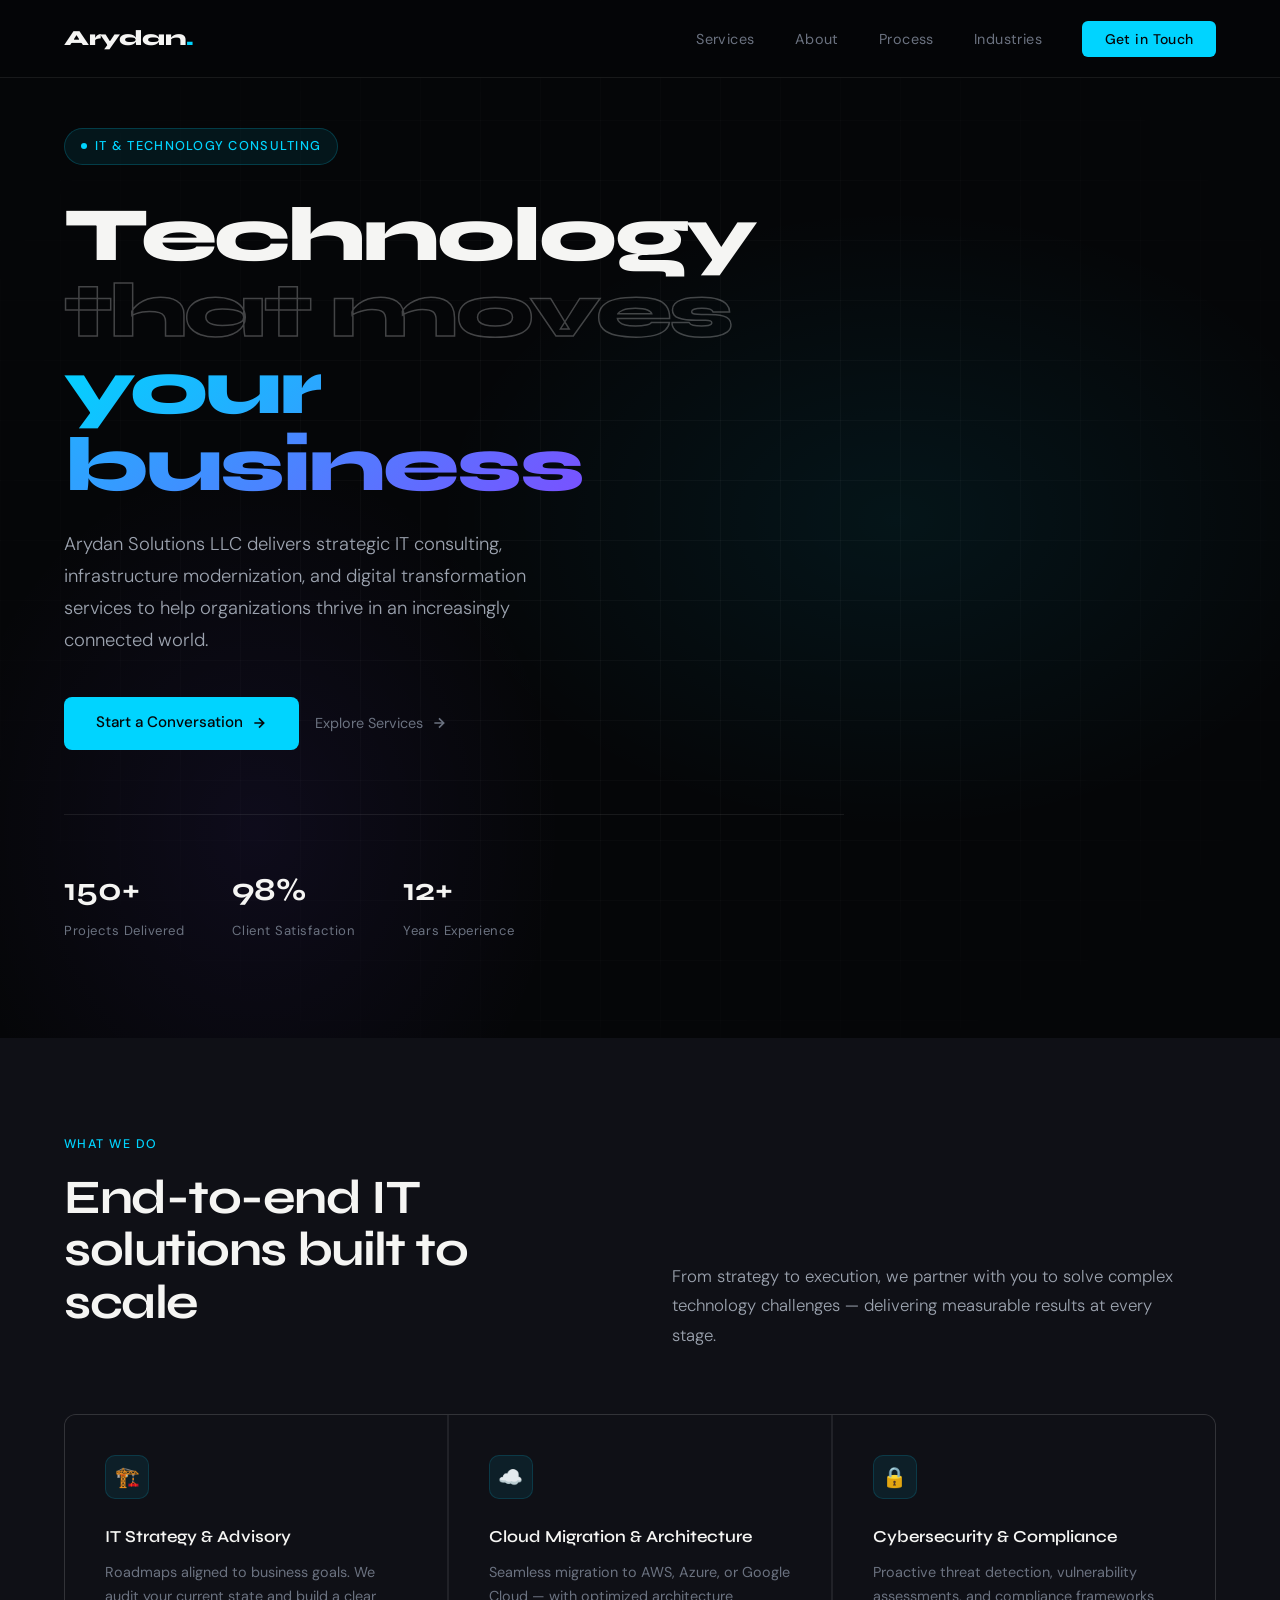
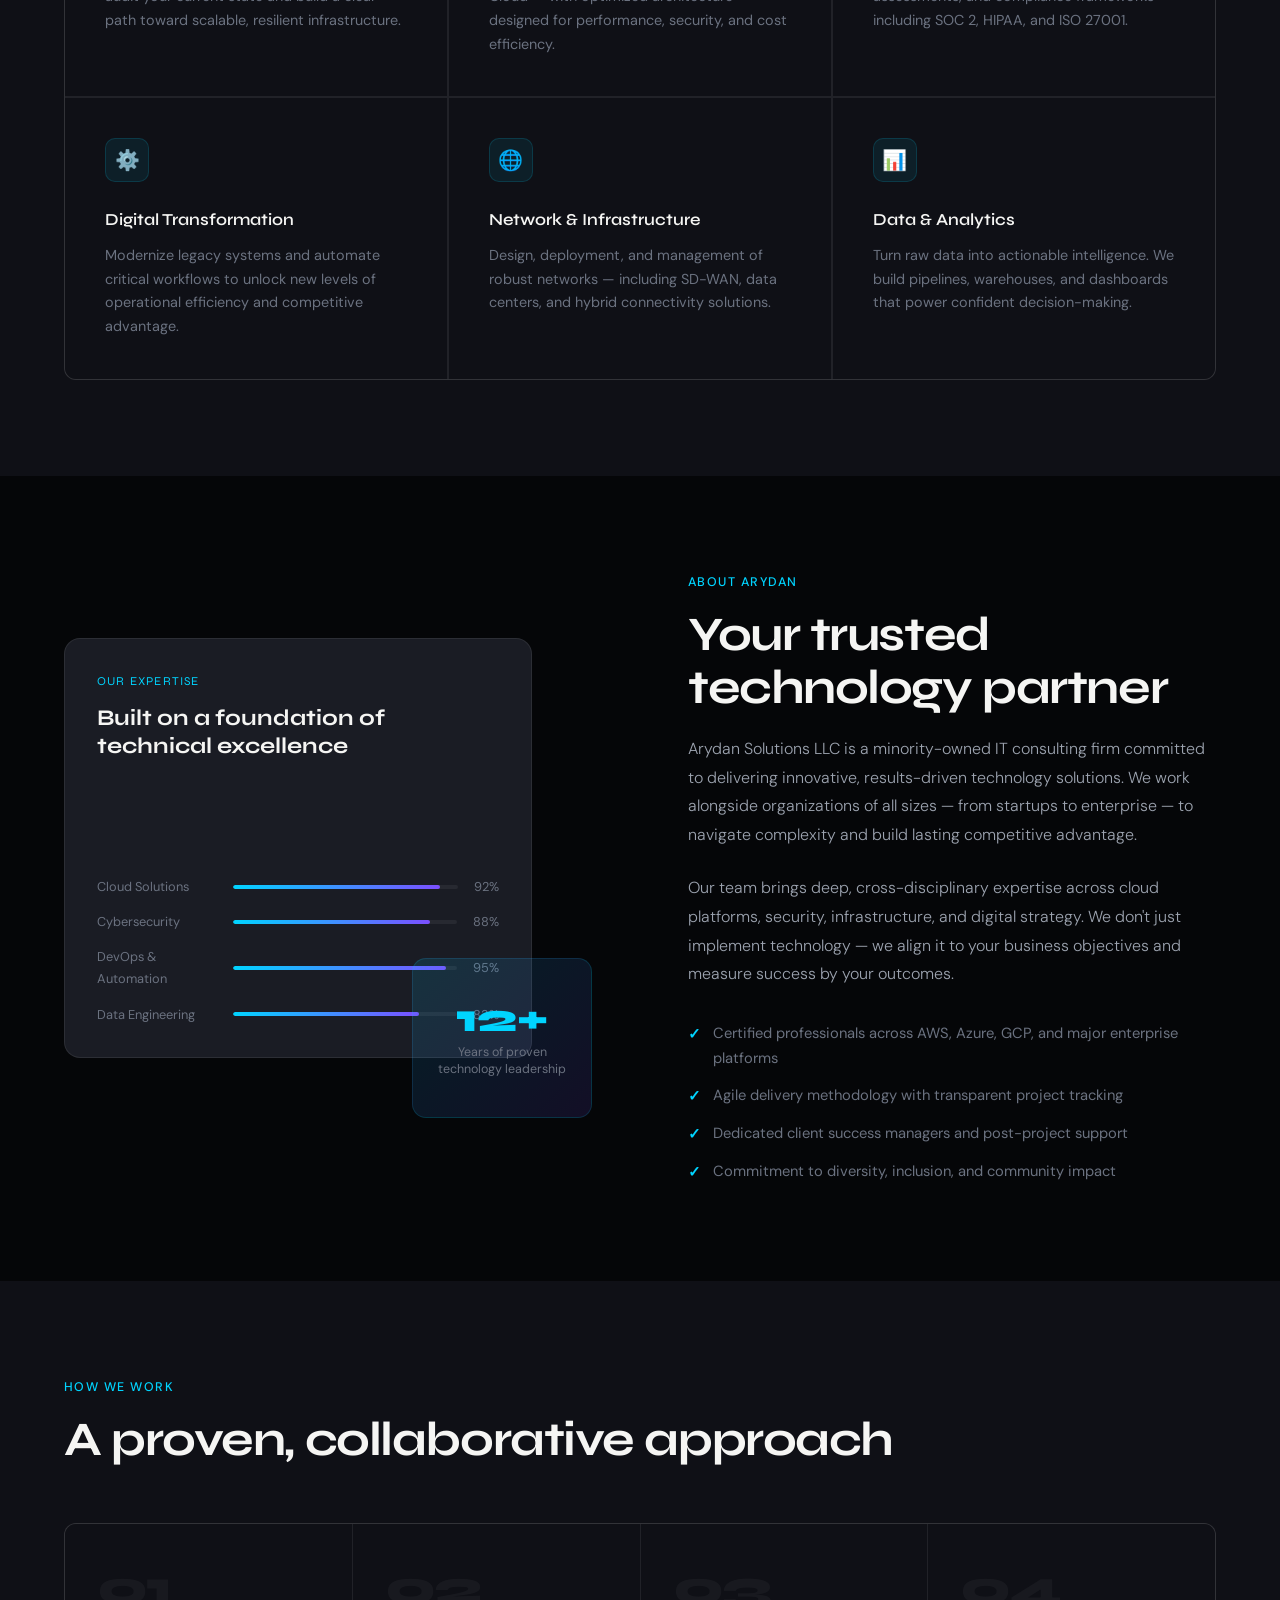
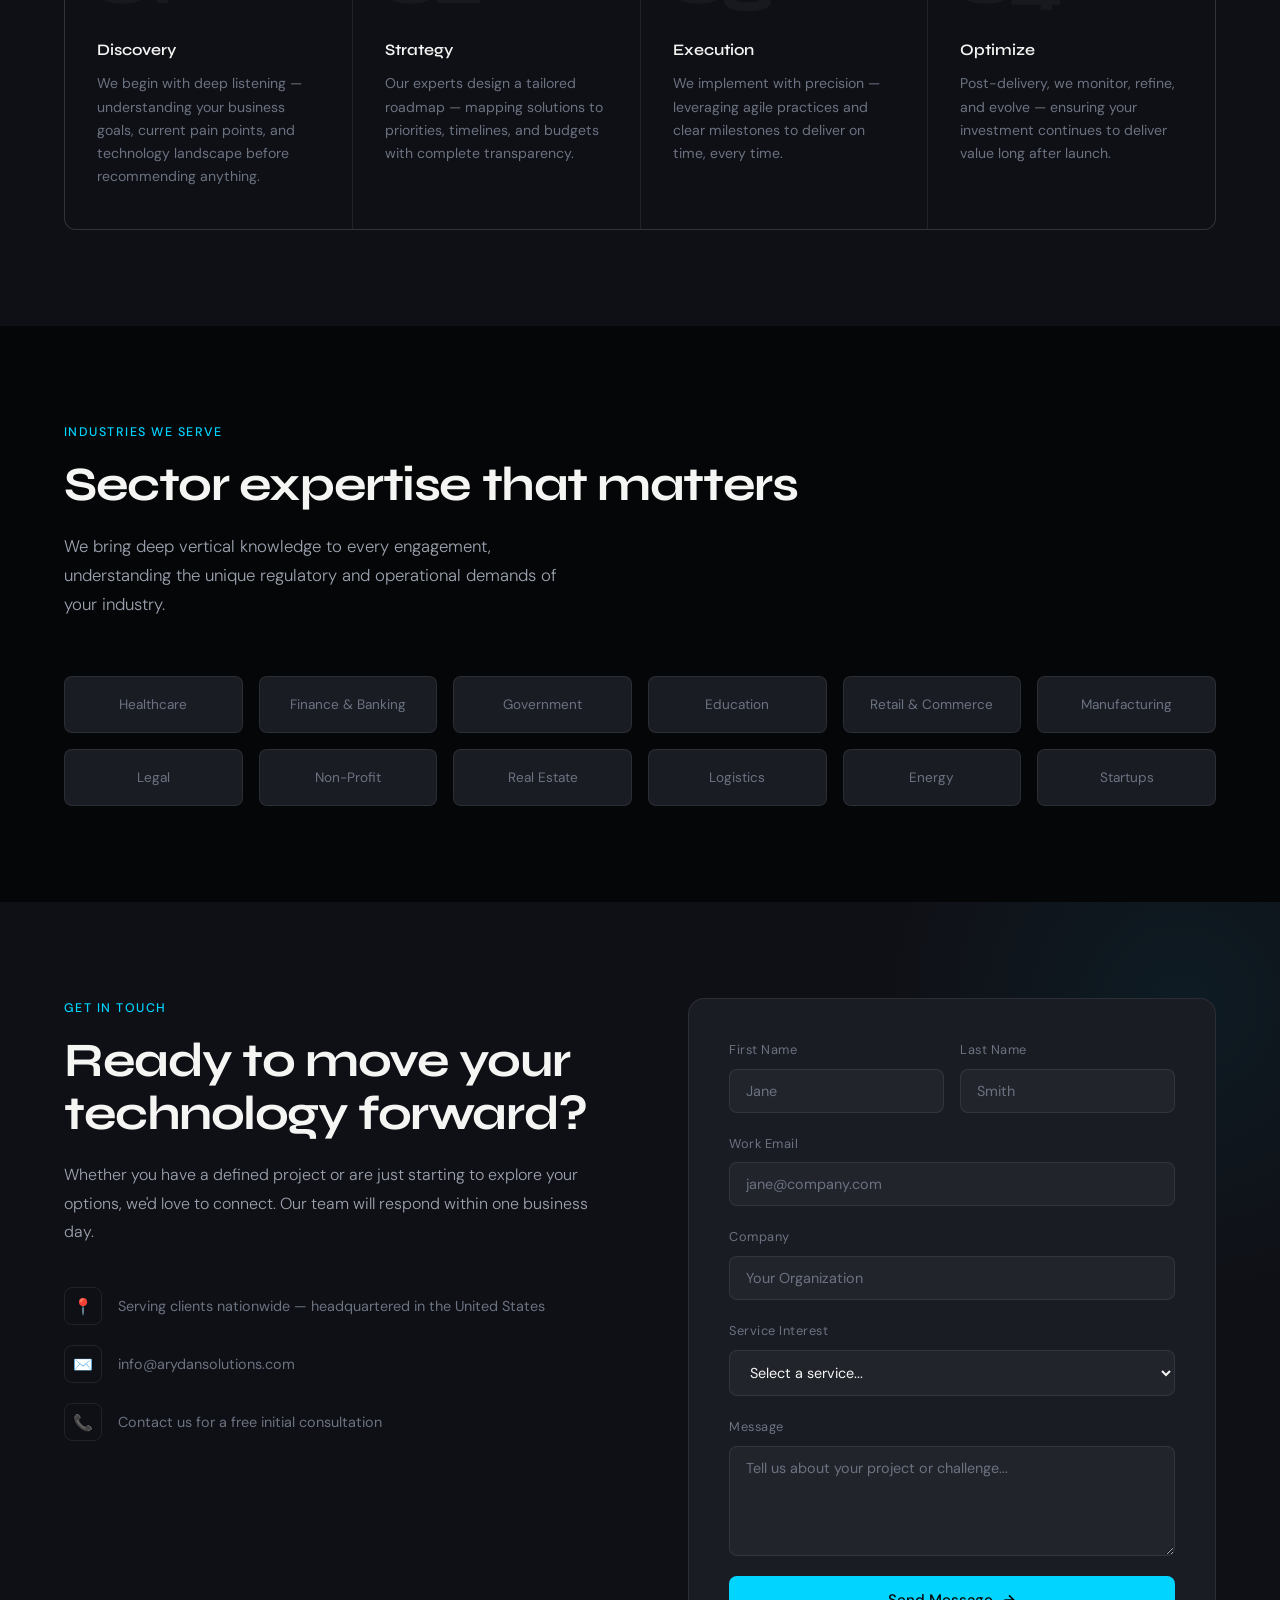
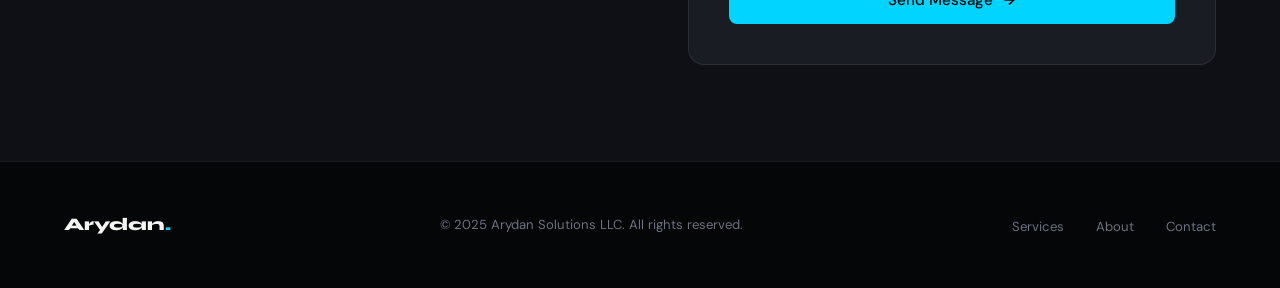
==== index.html @ 826125ad "Add files via upload" ====
<!DOCTYPE html>
<html lang="en">
<head>
<meta charset="UTF-8" />
<meta name="viewport" content="width=device-width, initial-scale=1.0" />
<title>Arydan Solutions LLC — IT & Technology Consulting</title>
<link rel="preconnect" href="https://fonts.googleapis.com" />
<link rel="preconnect" href="https://fonts.gstatic.com" crossorigin />
<link href="https://fonts.googleapis.com/css2?family=Syne:wght@400;600;700;800&family=DM+Sans:ital,opsz,wght@0,9..40,300;0,9..40,400;0,9..40,500;1,9..40,300&display=swap" rel="stylesheet" />
<style>
  *, *::before, *::after { box-sizing: border-box; margin: 0; padding: 0; }

  :root {
    --black: #050608;
    --white: #f5f5f3;
    --accent: #00d4ff;
    --accent2: #7b4fff;
    --mid: #1a1c24;
    --surface: #0f1016;
    --muted: #6b7280;
    --border: rgba(255,255,255,0.08);
    --font-display: 'Syne', sans-serif;
    --font-body: 'DM Sans', sans-serif;
  }

  html { scroll-behavior: smooth; }

  body {
    background: var(--black);
    color: var(--white);
    font-family: var(--font-body);
    font-size: 16px;
    line-height: 1.7;
    overflow-x: hidden;
  }

  /* NAV */
  nav {
    position: fixed;
    top: 0; left: 0; right: 0;
    z-index: 100;
    display: flex;
    align-items: center;
    justify-content: space-between;
    padding: 1.25rem 4rem;
    background: rgba(5,6,8,0.85);
    backdrop-filter: blur(16px);
    border-bottom: 1px solid var(--border);
  }

  .nav-logo {
    font-family: var(--font-display);
    font-size: 1.35rem;
    font-weight: 800;
    letter-spacing: -0.02em;
    color: var(--white);
    text-decoration: none;
  }
  .nav-logo span { color: var(--accent); }

  .nav-links {
    display: flex;
    gap: 2.5rem;
    list-style: none;
  }
  .nav-links a {
    color: var(--muted);
    text-decoration: none;
    font-size: 0.9rem;
    letter-spacing: 0.03em;
    transition: color 0.2s;
  }
  .nav-links a:hover { color: var(--white); }

  .nav-cta {
    background: var(--accent);
    color: var(--black) !important;
    padding: 0.55rem 1.4rem;
    border-radius: 6px;
    font-weight: 500;
    font-size: 0.875rem !important;
    transition: opacity 0.2s !important;
  }
  .nav-cta:hover { opacity: 0.85; color: var(--black) !important; }

  /* HERO */
  .hero {
    min-height: 100vh;
    display: flex;
    align-items: center;
    padding: 8rem 4rem 6rem;
    position: relative;
    overflow: hidden;
  }

  .hero-bg {
    position: absolute;
    inset: 0;
    z-index: 0;
    background:
      radial-gradient(ellipse 60% 50% at 70% 50%, rgba(0,212,255,0.07) 0%, transparent 60%),
      radial-gradient(ellipse 40% 60% at 20% 80%, rgba(123,79,255,0.08) 0%, transparent 60%);
  }

  .hero-grid {
    position: absolute;
    inset: 0;
    background-image:
      linear-gradient(rgba(255,255,255,0.03) 1px, transparent 1px),
      linear-gradient(90deg, rgba(255,255,255,0.03) 1px, transparent 1px);
    background-size: 60px 60px;
    mask-image: radial-gradient(ellipse 80% 80% at 50% 50%, black 20%, transparent 80%);
  }

  .hero-content {
    position: relative;
    z-index: 1;
    max-width: 780px;
  }

  .hero-badge {
    display: inline-flex;
    align-items: center;
    gap: 0.5rem;
    background: rgba(0,212,255,0.08);
    border: 1px solid rgba(0,212,255,0.2);
    color: var(--accent);
    font-size: 0.8rem;
    font-weight: 500;
    letter-spacing: 0.1em;
    text-transform: uppercase;
    padding: 0.4rem 1rem;
    border-radius: 100px;
    margin-bottom: 2rem;
  }

  .hero-badge::before {
    content: '';
    width: 6px; height: 6px;
    border-radius: 50%;
    background: var(--accent);
    animation: pulse 2s infinite;
  }

  @keyframes pulse {
    0%, 100% { opacity: 1; transform: scale(1); }
    50% { opacity: 0.5; transform: scale(0.8); }
  }

  h1 {
    font-family: var(--font-display);
    font-size: clamp(3rem, 6vw, 5.5rem);
    font-weight: 800;
    line-height: 1.0;
    letter-spacing: -0.03em;
    margin-bottom: 1.5rem;
    color: var(--white);
  }

  h1 .line-accent {
    color: transparent;
    -webkit-text-stroke: 1.5px rgba(255,255,255,0.25);
  }

  h1 .highlight {
    background: linear-gradient(135deg, var(--accent), var(--accent2));
    -webkit-background-clip: text;
    -webkit-text-fill-color: transparent;
    background-clip: text;
  }

  .hero-sub {
    font-size: 1.15rem;
    color: #9ca3af;
    max-width: 520px;
    line-height: 1.75;
    margin-bottom: 2.5rem;
    font-weight: 300;
  }

  .hero-actions {
    display: flex;
    gap: 1rem;
    align-items: center;
    flex-wrap: wrap;
  }

  .btn-primary {
    display: inline-flex;
    align-items: center;
    gap: 0.5rem;
    background: var(--accent);
    color: var(--black);
    font-family: var(--font-body);
    font-weight: 500;
    font-size: 0.95rem;
    padding: 0.85rem 2rem;
    border-radius: 8px;
    text-decoration: none;
    transition: transform 0.2s, box-shadow 0.2s;
  }
  .btn-primary:hover {
    transform: translateY(-1px);
    box-shadow: 0 8px 30px rgba(0,212,255,0.25);
  }

  .btn-ghost {
    display: inline-flex;
    align-items: center;
    gap: 0.5rem;
    color: var(--muted);
    font-size: 0.9rem;
    text-decoration: none;
    transition: color 0.2s;
  }
  .btn-ghost:hover { color: var(--white); }
  .btn-ghost svg { transition: transform 0.2s; }
  .btn-ghost:hover svg { transform: translateX(3px); }

  /* STATS */
  .stats {
    display: flex;
    gap: 3rem;
    margin-top: 4rem;
    padding-top: 3rem;
    border-top: 1px solid var(--border);
  }
  .stat-num {
    font-family: var(--font-display);
    font-size: 2rem;
    font-weight: 700;
    color: var(--white);
  }
  .stat-label {
    font-size: 0.82rem;
    color: var(--muted);
    letter-spacing: 0.04em;
    margin-top: 0.2rem;
  }

  /* SECTIONS */
  section { padding: 6rem 4rem; }

  .section-label {
    font-size: 0.78rem;
    letter-spacing: 0.12em;
    text-transform: uppercase;
    color: var(--accent);
    font-weight: 500;
    margin-bottom: 1rem;
  }

  h2 {
    font-family: var(--font-display);
    font-size: clamp(2rem, 4vw, 3rem);
    font-weight: 700;
    letter-spacing: -0.03em;
    line-height: 1.1;
    margin-bottom: 1.25rem;
    color: var(--white);
  }

  .section-intro {
    font-size: 1.05rem;
    color: #9ca3af;
    max-width: 520px;
    line-height: 1.75;
    font-weight: 300;
  }

  /* SERVICES */
  #services { background: var(--surface); }

  .services-header {
    display: grid;
    grid-template-columns: 1fr 1fr;
    gap: 4rem;
    align-items: end;
    margin-bottom: 4rem;
  }

  .services-grid {
    display: grid;
    grid-template-columns: repeat(3, 1fr);
    gap: 1.5px;
    background: var(--border);
    border: 1px solid var(--border);
    border-radius: 12px;
    overflow: hidden;
  }

  .service-card {
    background: var(--surface);
    padding: 2.5rem;
    transition: background 0.3s;
    position: relative;
    overflow: hidden;
  }

  .service-card::after {
    content: '';
    position: absolute;
    bottom: 0; left: 0; right: 0;
    height: 2px;
    background: linear-gradient(90deg, var(--accent), var(--accent2));
    transform: scaleX(0);
    transform-origin: left;
    transition: transform 0.4s;
  }
  .service-card:hover::after { transform: scaleX(1); }
  .service-card:hover { background: rgba(0,212,255,0.03); }

  .service-icon {
    width: 44px; height: 44px;
    background: rgba(0,212,255,0.08);
    border: 1px solid rgba(0,212,255,0.15);
    border-radius: 10px;
    display: flex;
    align-items: center;
    justify-content: center;
    margin-bottom: 1.5rem;
    font-size: 20px;
  }

  .service-title {
    font-family: var(--font-display);
    font-size: 1.05rem;
    font-weight: 600;
    color: var(--white);
    margin-bottom: 0.6rem;
  }

  .service-desc {
    font-size: 0.9rem;
    color: var(--muted);
    line-height: 1.65;
  }

  /* ABOUT */
  .about-grid {
    display: grid;
    grid-template-columns: 1fr 1fr;
    gap: 6rem;
    align-items: center;
  }

  .about-visual {
    position: relative;
    height: 480px;
  }

  .about-card-main {
    position: absolute;
    top: 0; left: 0; right: 60px;
    bottom: 60px;
    background: var(--mid);
    border: 1px solid var(--border);
    border-radius: 16px;
    overflow: hidden;
    display: flex;
    flex-direction: column;
    padding: 2rem;
  }

  .about-card-main-label {
    font-family: var(--font-display);
    font-size: 0.75rem;
    letter-spacing: 0.1em;
    text-transform: uppercase;
    color: var(--accent);
    margin-bottom: 0.75rem;
  }

  .about-card-main-title {
    font-family: var(--font-display);
    font-size: 1.4rem;
    font-weight: 700;
    color: var(--white);
    line-height: 1.25;
  }

  .about-bars {
    margin-top: auto;
    display: flex;
    flex-direction: column;
    gap: 0.85rem;
  }

  .bar-row {
    display: flex;
    align-items: center;
    gap: 1rem;
    font-size: 0.8rem;
    color: var(--muted);
  }
  .bar-label { width: 120px; flex-shrink: 0; }
  .bar-track {
    flex: 1;
    height: 4px;
    background: rgba(255,255,255,0.06);
    border-radius: 2px;
    overflow: hidden;
  }
  .bar-fill {
    height: 100%;
    border-radius: 2px;
    background: linear-gradient(90deg, var(--accent), var(--accent2));
    animation: grow 1.5s ease forwards;
    transform-origin: left;
  }
  @keyframes grow { from { transform: scaleX(0); } to { transform: scaleX(1); } }

  .about-card-badge {
    position: absolute;
    right: 0; bottom: 0;
    width: 180px; height: 160px;
    background: linear-gradient(135deg, rgba(0,212,255,0.12), rgba(123,79,255,0.12));
    border: 1px solid rgba(0,212,255,0.15);
    border-radius: 14px;
    display: flex;
    flex-direction: column;
    align-items: center;
    justify-content: center;
    text-align: center;
    gap: 0.4rem;
    padding: 1.5rem;
  }

  .badge-num {
    font-family: var(--font-display);
    font-size: 2.5rem;
    font-weight: 800;
    color: var(--accent);
    line-height: 1;
  }

  .badge-label {
    font-size: 0.78rem;
    color: var(--muted);
    line-height: 1.4;
  }

  .about-text { }
  .about-text p {
    color: #9ca3af;
    font-weight: 300;
    margin-bottom: 1.5rem;
    line-height: 1.8;
  }

  .check-list {
    list-style: none;
    display: flex;
    flex-direction: column;
    gap: 0.75rem;
    margin-top: 2rem;
  }
  .check-list li {
    display: flex;
    align-items: flex-start;
    gap: 0.75rem;
    font-size: 0.92rem;
    color: var(--muted);
  }
  .check-list li::before {
    content: '✓';
    color: var(--accent);
    font-weight: 700;
    margin-top: 0.05rem;
    flex-shrink: 0;
  }

  /* PROCESS */
  #process { background: var(--surface); }

  .process-grid {
    display: grid;
    grid-template-columns: repeat(4, 1fr);
    gap: 1px;
    background: var(--border);
    border: 1px solid var(--border);
    border-radius: 12px;
    overflow: hidden;
    margin-top: 3.5rem;
  }

  .process-step {
    background: var(--surface);
    padding: 2.5rem 2rem;
    position: relative;
  }

  .step-num {
    font-family: var(--font-display);
    font-size: 3rem;
    font-weight: 800;
    color: rgba(255,255,255,0.04);
    line-height: 1;
    margin-bottom: 1.5rem;
    letter-spacing: -0.04em;
  }

  .step-title {
    font-family: var(--font-display);
    font-size: 1rem;
    font-weight: 600;
    color: var(--white);
    margin-bottom: 0.6rem;
  }

  .step-desc {
    font-size: 0.88rem;
    color: var(--muted);
    line-height: 1.65;
  }

  /* INDUSTRIES */
  .industries-grid {
    display: grid;
    grid-template-columns: repeat(6, 1fr);
    gap: 1rem;
    margin-top: 3.5rem;
  }

  .industry-tag {
    background: var(--mid);
    border: 1px solid var(--border);
    border-radius: 8px;
    padding: 1rem 1.25rem;
    font-size: 0.85rem;
    color: var(--muted);
    text-align: center;
    transition: all 0.2s;
  }
  .industry-tag:hover {
    border-color: rgba(0,212,255,0.3);
    color: var(--white);
    background: rgba(0,212,255,0.04);
  }

  /* CONTACT */
  #contact {
    background: var(--surface);
    position: relative;
    overflow: hidden;
  }

  #contact .bg-glow {
    position: absolute;
    width: 600px; height: 600px;
    border-radius: 50%;
    background: radial-gradient(circle, rgba(0,212,255,0.06), transparent 70%);
    top: -200px; right: -200px;
    pointer-events: none;
  }

  .contact-grid {
    display: grid;
    grid-template-columns: 1fr 1fr;
    gap: 6rem;
    align-items: start;
    position: relative;
    z-index: 1;
  }

  .contact-info { }
  .contact-info h2 { margin-bottom: 1.25rem; }
  .contact-info p {
    color: #9ca3af;
    font-weight: 300;
    margin-bottom: 2.5rem;
    line-height: 1.8;
  }

  .contact-detail {
    display: flex;
    flex-direction: column;
    gap: 1.25rem;
  }

  .contact-item {
    display: flex;
    align-items: center;
    gap: 1rem;
    font-size: 0.9rem;
    color: var(--muted);
  }

  .contact-item-icon {
    width: 38px; height: 38px;
    border-radius: 8px;
    border: 1px solid var(--border);
    display: flex;
    align-items: center;
    justify-content: center;
    flex-shrink: 0;
    font-size: 16px;
  }

  .contact-form {
    background: var(--mid);
    border: 1px solid var(--border);
    border-radius: 16px;
    padding: 2.5rem;
    display: flex;
    flex-direction: column;
    gap: 1.25rem;
  }

  .form-row {
    display: grid;
    grid-template-columns: 1fr 1fr;
    gap: 1rem;
  }

  .form-group {
    display: flex;
    flex-direction: column;
    gap: 0.5rem;
  }

  label {
    font-size: 0.8rem;
    color: var(--muted);
    letter-spacing: 0.04em;
  }

  input, select, textarea {
    background: rgba(255,255,255,0.04);
    border: 1px solid var(--border);
    border-radius: 8px;
    color: var(--white);
    font-family: var(--font-body);
    font-size: 0.9rem;
    padding: 0.75rem 1rem;
    outline: none;
    transition: border-color 0.2s;
    width: 100%;
  }
  input::placeholder, textarea::placeholder { color: var(--muted); }
  input:focus, select:focus, textarea:focus {
    border-color: rgba(0,212,255,0.4);
  }
  select option { background: var(--black); color: var(--white); }
  textarea { resize: vertical; min-height: 110px; }

  .btn-submit {
    background: var(--accent);
    color: var(--black);
    border: none;
    border-radius: 8px;
    padding: 0.9rem 2rem;
    font-family: var(--font-body);
    font-size: 0.95rem;
    font-weight: 500;
    cursor: pointer;
    transition: transform 0.2s, box-shadow 0.2s;
    display: flex;
    align-items: center;
    justify-content: center;
    gap: 0.5rem;
  }
  .btn-submit:hover {
    transform: translateY(-1px);
    box-shadow: 0 8px 30px rgba(0,212,255,0.3);
  }

  /* FOOTER */
  footer {
    background: var(--black);
    border-top: 1px solid var(--border);
    padding: 3rem 4rem;
    display: flex;
    align-items: center;
    justify-content: space-between;
  }

  .footer-logo {
    font-family: var(--font-display);
    font-size: 1.1rem;
    font-weight: 800;
    color: var(--white);
  }
  .footer-logo span { color: var(--accent); }

  .footer-copy {
    font-size: 0.82rem;
    color: var(--muted);
  }

  .footer-links {
    display: flex;
    gap: 2rem;
    list-style: none;
  }
  .footer-links a {
    font-size: 0.82rem;
    color: var(--muted);
    text-decoration: none;
    transition: color 0.2s;
  }
  .footer-links a:hover { color: var(--white); }

  /* Animations */
  .fade-in {
    opacity: 0;
    transform: translateY(20px);
    animation: fadeUp 0.7s ease forwards;
  }
  .fade-in-1 { animation-delay: 0.1s; }
  .fade-in-2 { animation-delay: 0.25s; }
  .fade-in-3 { animation-delay: 0.4s; }
  .fade-in-4 { animation-delay: 0.55s; }

  @keyframes fadeUp {
    to { opacity: 1; transform: translateY(0); }
  }

  @media (max-width: 900px) {
    nav { padding: 1rem 1.5rem; }
    .nav-links { display: none; }
    section { padding: 4rem 1.5rem; }
    .hero { padding: 7rem 1.5rem 4rem; }
    .services-header { grid-template-columns: 1fr; gap: 1.5rem; }
    .services-grid { grid-template-columns: 1fr; }
    .about-grid { grid-template-columns: 1fr; }
    .about-visual { height: 300px; margin-bottom: 2rem; }
    .process-grid { grid-template-columns: 1fr 1fr; }
    .industries-grid { grid-template-columns: repeat(3, 1fr); }
    .contact-grid { grid-template-columns: 1fr; gap: 2.5rem; }
    .form-row { grid-template-columns: 1fr; }
    footer { flex-direction: column; gap: 1.5rem; text-align: center; }
    .stats { flex-wrap: wrap; gap: 2rem; }
  }
</style>
</head>
<body>

<!-- NAV -->
<nav>
  <a href="#" class="nav-logo">Arydan<span>.</span></a>
  <ul class="nav-links">
    <li><a href="#services">Services</a></li>
    <li><a href="#about">About</a></li>
    <li><a href="#process">Process</a></li>
    <li><a href="#industries">Industries</a></li>
    <li><a href="#contact" class="nav-cta">Get in Touch</a></li>
  </ul>
</nav>

<!-- HERO -->
<section class="hero" id="home">
  <div class="hero-bg"></div>
  <div class="hero-grid"></div>
  <div class="hero-content">
    <div class="hero-badge fade-in fade-in-1">IT & Technology Consulting</div>
    <h1 class="fade-in fade-in-2">
      Technology<br/>
      <span class="line-accent">that moves</span><br/>
      <span class="highlight">your business</span>
    </h1>
    <p class="hero-sub fade-in fade-in-3">
      Arydan Solutions LLC delivers strategic IT consulting, infrastructure modernization, and digital transformation services to help organizations thrive in an increasingly connected world.
    </p>
    <div class="hero-actions fade-in fade-in-4">
      <a href="#contact" class="btn-primary">
        Start a Conversation
        <svg width="16" height="16" fill="none" viewBox="0 0 24 24" stroke="currentColor" stroke-width="2.5"><path d="M5 12h14M12 5l7 7-7 7"/></svg>
      </a>
      <a href="#services" class="btn-ghost">
        Explore Services
        <svg width="16" height="16" fill="none" viewBox="0 0 24 24" stroke="currentColor" stroke-width="2.5"><path d="M5 12h14M12 5l7 7-7 7"/></svg>
      </a>
    </div>
    <div class="stats fade-in fade-in-4">
      <div>
        <div class="stat-num">150+</div>
        <div class="stat-label">Projects Delivered</div>
      </div>
      <div>
        <div class="stat-num">98%</div>
        <div class="stat-label">Client Satisfaction</div>
      </div>
      <div>
        <div class="stat-num">12+</div>
        <div class="stat-label">Years Experience</div>
      </div>
    </div>
  </div>
</section>

<!-- SERVICES -->
<section id="services">
  <div class="services-header">
    <div>
      <div class="section-label">What We Do</div>
      <h2>End-to-end IT solutions built to scale</h2>
    </div>
    <p class="section-intro">From strategy to execution, we partner with you to solve complex technology challenges — delivering measurable results at every stage.</p>
  </div>

  <div class="services-grid">
    <div class="service-card">
      <div class="service-icon">🏗️</div>
      <div class="service-title">IT Strategy & Advisory</div>
      <p class="service-desc">Roadmaps aligned to business goals. We audit your current state and build a clear path toward scalable, resilient infrastructure.</p>
    </div>
    <div class="service-card">
      <div class="service-icon">☁️</div>
      <div class="service-title">Cloud Migration & Architecture</div>
      <p class="service-desc">Seamless migration to AWS, Azure, or Google Cloud — with optimized architecture designed for performance, security, and cost efficiency.</p>
    </div>
    <div class="service-card">
      <div class="service-icon">🔒</div>
      <div class="service-title">Cybersecurity & Compliance</div>
      <p class="service-desc">Proactive threat detection, vulnerability assessments, and compliance frameworks including SOC 2, HIPAA, and ISO 27001.</p>
    </div>
    <div class="service-card">
      <div class="service-icon">⚙️</div>
      <div class="service-title">Digital Transformation</div>
      <p class="service-desc">Modernize legacy systems and automate critical workflows to unlock new levels of operational efficiency and competitive advantage.</p>
    </div>
    <div class="service-card">
      <div class="service-icon">🌐</div>
      <div class="service-title">Network & Infrastructure</div>
      <p class="service-desc">Design, deployment, and management of robust networks — including SD-WAN, data centers, and hybrid connectivity solutions.</p>
    </div>
    <div class="service-card">
      <div class="service-icon">📊</div>
      <div class="service-title">Data & Analytics</div>
      <p class="service-desc">Turn raw data into actionable intelligence. We build pipelines, warehouses, and dashboards that power confident decision-making.</p>
    </div>
  </div>
</section>

<!-- ABOUT -->
<section id="about">
  <div class="about-grid">
    <div class="about-visual">
      <div class="about-card-main">
        <div class="about-card-main-label">Our Expertise</div>
        <div class="about-card-main-title">Built on a foundation of technical excellence</div>
        <div class="about-bars">
          <div class="bar-row">
            <span class="bar-label">Cloud Solutions</span>
            <div class="bar-track"><div class="bar-fill" style="animation-delay:0.2s; width:92%"></div></div>
            <span>92%</span>
          </div>
          <div class="bar-row">
            <span class="bar-label">Cybersecurity</span>
            <div class="bar-track"><div class="bar-fill" style="animation-delay:0.4s; width:88%"></div></div>
            <span>88%</span>
          </div>
          <div class="bar-row">
            <span class="bar-label">DevOps & Automation</span>
            <div class="bar-track"><div class="bar-fill" style="animation-delay:0.6s; width:95%"></div></div>
            <span>95%</span>
          </div>
          <div class="bar-row">
            <span class="bar-label">Data Engineering</span>
            <div class="bar-track"><div class="bar-fill" style="animation-delay:0.8s; width:83%"></div></div>
            <span>83%</span>
          </div>
        </div>
      </div>
      <div class="about-card-badge">
        <div class="badge-num">12+</div>
        <div class="badge-label">Years of proven technology leadership</div>
      </div>
    </div>
    <div class="about-text">
      <div class="section-label">About Arydan</div>
      <h2>Your trusted technology partner</h2>
      <p>Arydan Solutions LLC is a minority-owned IT consulting firm committed to delivering innovative, results-driven technology solutions. We work alongside organizations of all sizes — from startups to enterprise — to navigate complexity and build lasting competitive advantage.</p>
      <p>Our team brings deep, cross-disciplinary expertise across cloud platforms, security, infrastructure, and digital strategy. We don't just implement technology — we align it to your business objectives and measure success by your outcomes.</p>
      <ul class="check-list">
        <li>Certified professionals across AWS, Azure, GCP, and major enterprise platforms</li>
        <li>Agile delivery methodology with transparent project tracking</li>
        <li>Dedicated client success managers and post-project support</li>
        <li>Commitment to diversity, inclusion, and community impact</li>
      </ul>
    </div>
  </div>
</section>

<!-- PROCESS -->
<section id="process">
  <div class="section-label">How We Work</div>
  <h2>A proven, collaborative approach</h2>
  <div class="process-grid">
    <div class="process-step">
      <div class="step-num">01</div>
      <div class="step-title">Discovery</div>
      <p class="step-desc">We begin with deep listening — understanding your business goals, current pain points, and technology landscape before recommending anything.</p>
    </div>
    <div class="process-step">
      <div class="step-num">02</div>
      <div class="step-title">Strategy</div>
      <p class="step-desc">Our experts design a tailored roadmap — mapping solutions to priorities, timelines, and budgets with complete transparency.</p>
    </div>
    <div class="process-step">
      <div class="step-num">03</div>
      <div class="step-title">Execution</div>
      <p class="step-desc">We implement with precision — leveraging agile practices and clear milestones to deliver on time, every time.</p>
    </div>
    <div class="process-step">
      <div class="step-num">04</div>
      <div class="step-title">Optimize</div>
      <p class="step-desc">Post-delivery, we monitor, refine, and evolve — ensuring your investment continues to deliver value long after launch.</p>
    </div>
  </div>
</section>

<!-- INDUSTRIES -->
<section id="industries">
  <div class="section-label">Industries We Serve</div>
  <h2>Sector expertise that matters</h2>
  <p class="section-intro">We bring deep vertical knowledge to every engagement, understanding the unique regulatory and operational demands of your industry.</p>
  <div class="industries-grid">
    <div class="industry-tag">Healthcare</div>
    <div class="industry-tag">Finance & Banking</div>
    <div class="industry-tag">Government</div>
    <div class="industry-tag">Education</div>
    <div class="industry-tag">Retail & Commerce</div>
    <div class="industry-tag">Manufacturing</div>
    <div class="industry-tag">Legal</div>
    <div class="industry-tag">Non-Profit</div>
    <div class="industry-tag">Real Estate</div>
    <div class="industry-tag">Logistics</div>
    <div class="industry-tag">Energy</div>
    <div class="industry-tag">Startups</div>
  </div>
</section>

<!-- CONTACT -->
<section id="contact">
  <div class="bg-glow"></div>
  <div class="contact-grid">
    <div class="contact-info">
      <div class="section-label">Get in Touch</div>
      <h2>Ready to move your technology forward?</h2>
      <p>Whether you have a defined project or are just starting to explore your options, we'd love to connect. Our team will respond within one business day.</p>
      <div class="contact-detail">
        <div class="contact-item">
          <div class="contact-item-icon">📍</div>
          <div>Serving clients nationwide — headquartered in the United States</div>
        </div>
        <div class="contact-item">
          <div class="contact-item-icon">✉️</div>
          <div>info@arydansolutions.com</div>
        </div>
        <div class="contact-item">
          <div class="contact-item-icon">📞</div>
          <div>Contact us for a free initial consultation</div>
        </div>
      </div>
    </div>
    <form class="contact-form" onsubmit="handleSubmit(event)">
      <div class="form-row">
        <div class="form-group">
          <label>First Name</label>
          <input type="text" placeholder="Jane" />
        </div>
        <div class="form-group">
          <label>Last Name</label>
          <input type="text" placeholder="Smith" />
        </div>
      </div>
      <div class="form-group">
        <label>Work Email</label>
        <input type="email" placeholder="jane@company.com" />
      </div>
      <div class="form-group">
        <label>Company</label>
        <input type="text" placeholder="Your Organization" />
      </div>
      <div class="form-group">
        <label>Service Interest</label>
        <select>
          <option value="">Select a service...</option>
          <option>IT Strategy & Advisory</option>
          <option>Cloud Migration & Architecture</option>
          <option>Cybersecurity & Compliance</option>
          <option>Digital Transformation</option>
          <option>Network & Infrastructure</option>
          <option>Data & Analytics</option>
          <option>Other</option>
        </select>
      </div>
      <div class="form-group">
        <label>Message</label>
        <textarea placeholder="Tell us about your project or challenge..."></textarea>
      </div>
      <button type="submit" class="btn-submit">
        Send Message
        <svg width="16" height="16" fill="none" viewBox="0 0 24 24" stroke="currentColor" stroke-width="2.5"><path d="M5 12h14M12 5l7 7-7 7"/></svg>
      </button>
    </form>
  </div>
</section>

<!-- FOOTER -->
<footer>
  <div class="footer-logo">Arydan<span>.</span></div>
  <div class="footer-copy">© 2025 Arydan Solutions LLC. All rights reserved.</div>
  <ul class="footer-links">
    <li><a href="#services">Services</a></li>
    <li><a href="#about">About</a></li>
    <li><a href="#contact">Contact</a></li>
  </ul>
</footer>

<script>
  function handleSubmit(e) {
    e.preventDefault();
    const btn = e.target.querySelector('.btn-submit');
    btn.textContent = 'Message Sent ✓';
    btn.style.background = '#1dbc7a';
    btn.disabled = true;
  }

  const observer = new IntersectionObserver((entries) => {
    entries.forEach(entry => {
      if (entry.isIntersecting) {
        entry.target.style.opacity = '1';
        entry.target.style.transform = 'translateY(0)';
      }
    });
  }, { threshold: 0.1 });

  document.querySelectorAll('.service-card, .process-step, .industry-tag, .about-visual, .about-text').forEach(el => {
    el.style.opacity = '0';
    el.style.transform = 'translateY(24px)';
    el.style.transition = 'opacity 0.6s ease, transform 0.6s ease';
    observer.observe(el);
  });
</script>
</body>
</html>
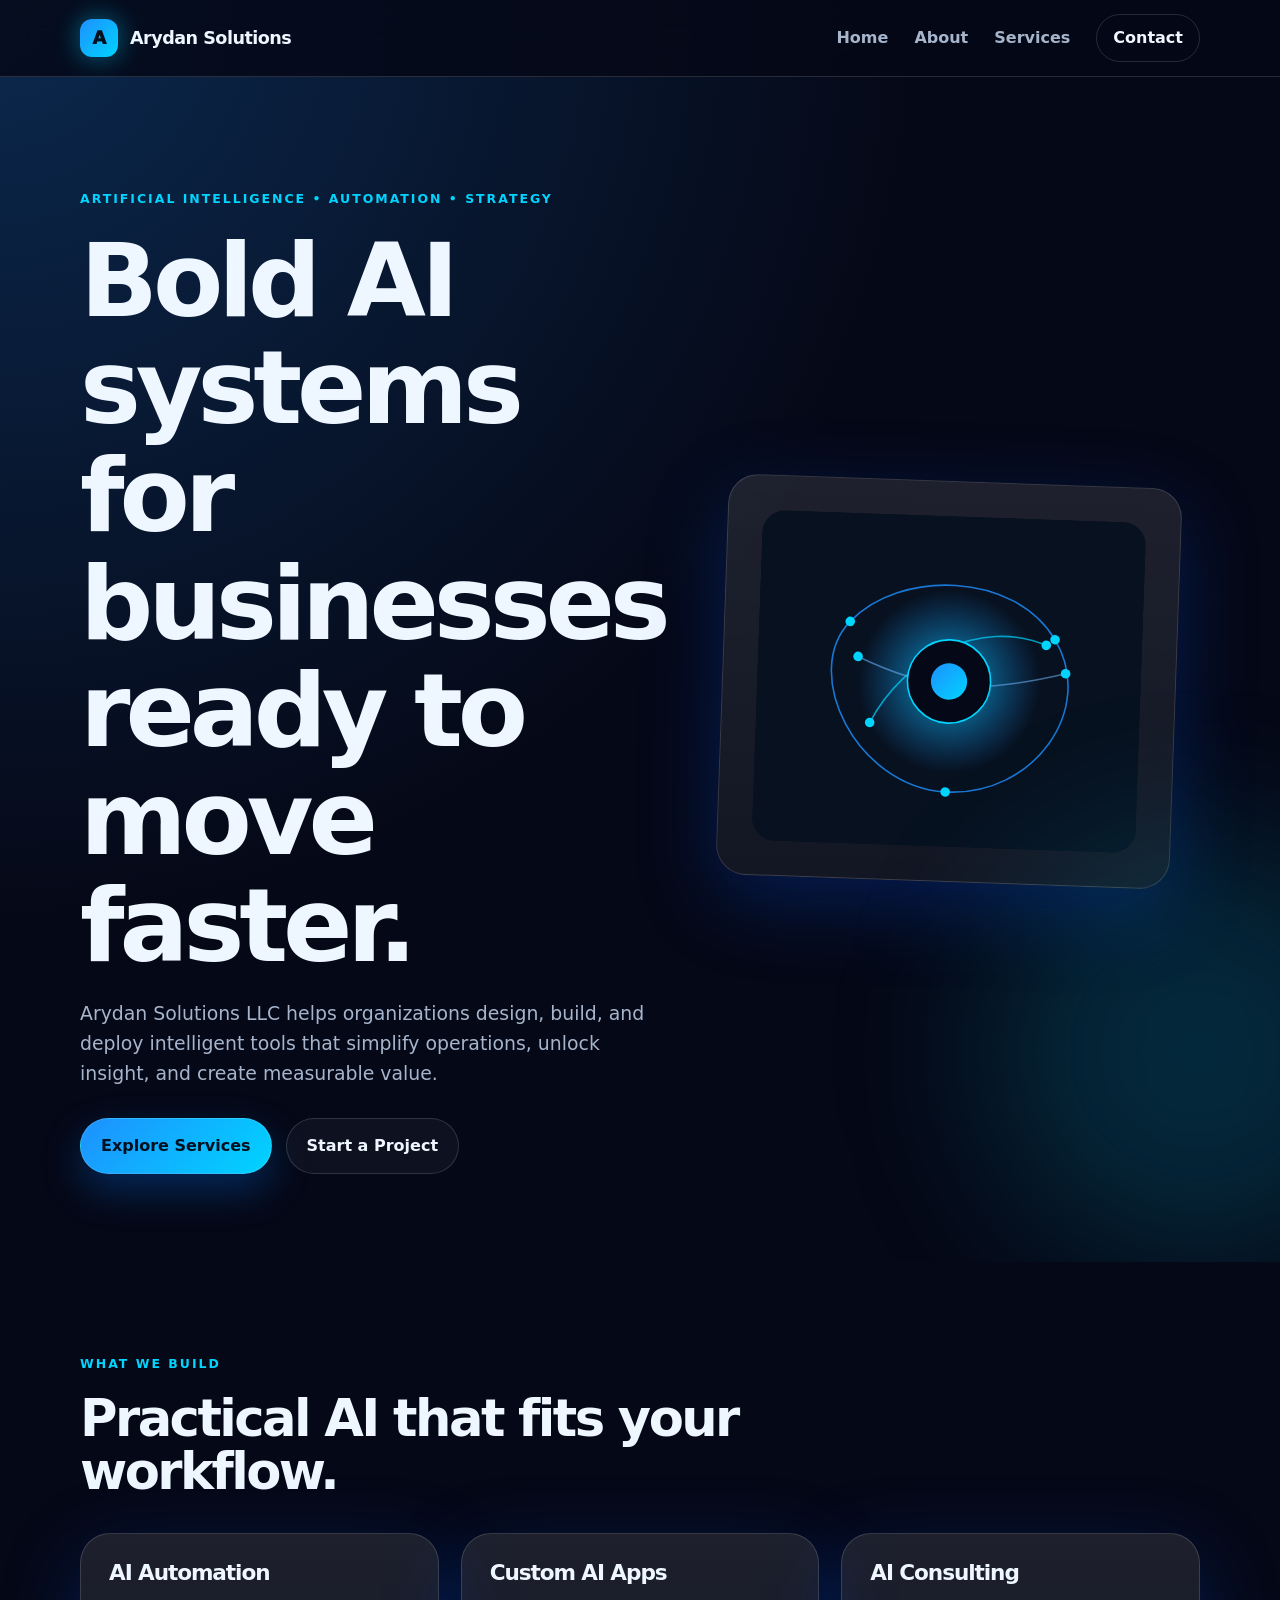
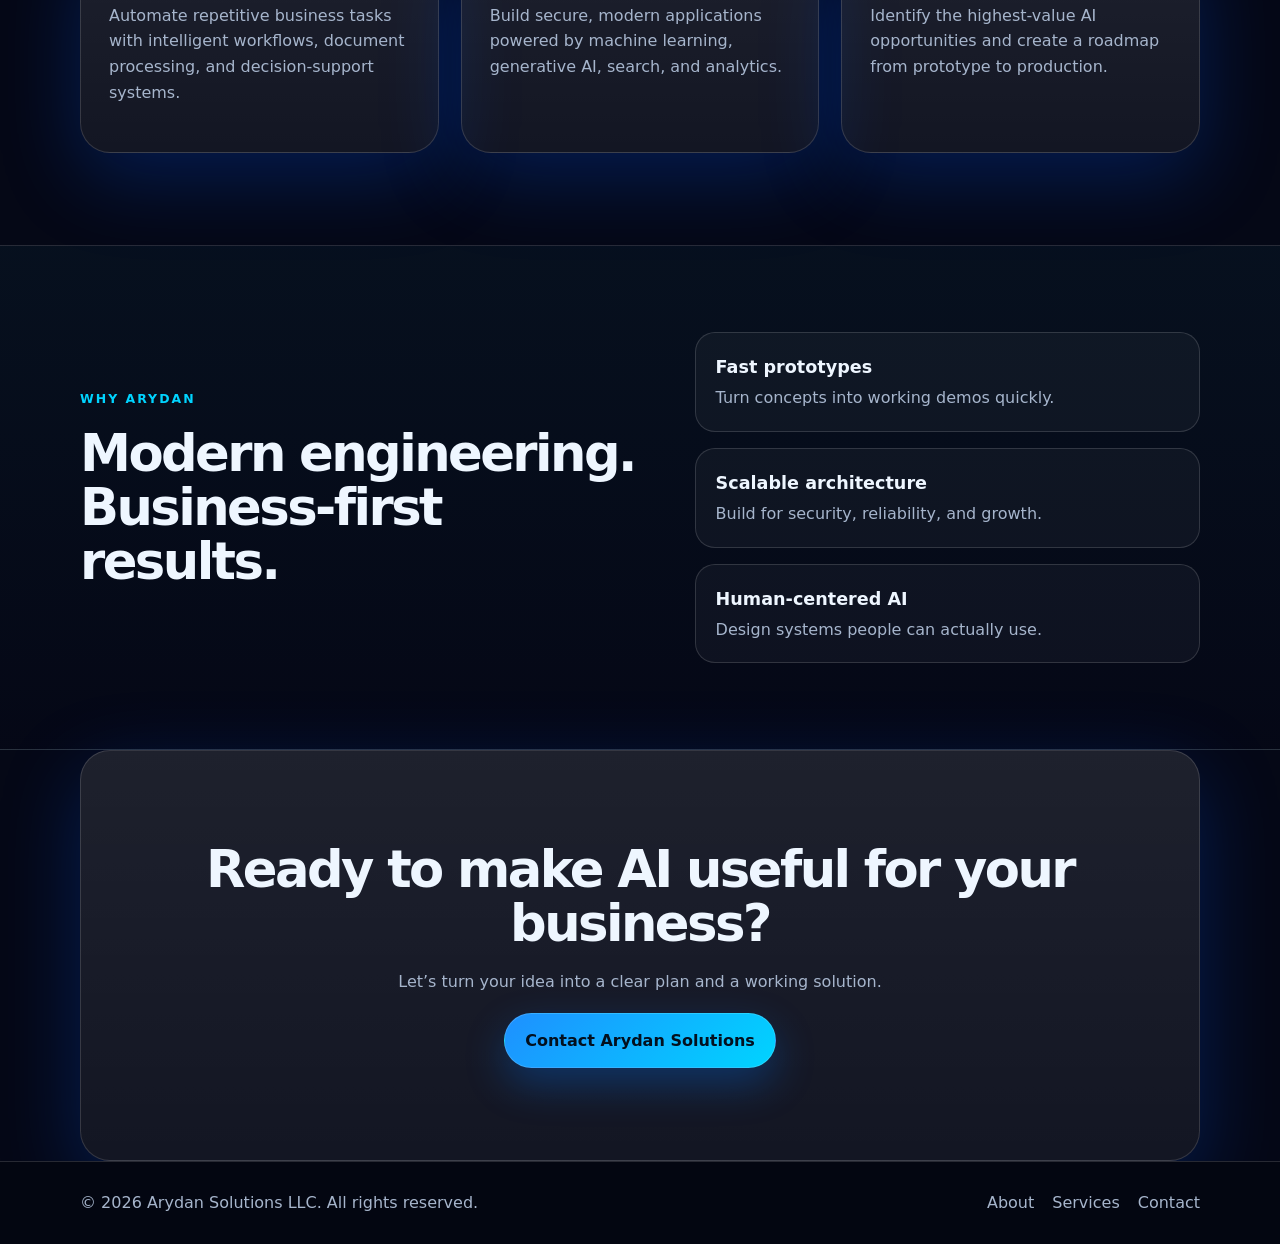
==== commit 73715b38: "websitev1" ====
--- a/index.html
+++ b/index.html
@@ -1,1039 +1,96 @@
 <!DOCTYPE html>
 <html lang="en">
 <head>
-<meta charset="UTF-8" />
-<meta name="viewport" content="width=device-width, initial-scale=1.0" />
-<title>Arydan Solutions LLC — IT & Technology Consulting</title>
-<link rel="preconnect" href="https://fonts.googleapis.com" />
-<link rel="preconnect" href="https://fonts.gstatic.com" crossorigin />
-<link href="https://fonts.googleapis.com/css2?family=Syne:wght@400;600;700;800&family=DM+Sans:ital,opsz,wght@0,9..40,300;0,9..40,400;0,9..40,500;1,9..40,300&display=swap" rel="stylesheet" />
-<style>
-  *, *::before, *::after { box-sizing: border-box; margin: 0; padding: 0; }
-
-  :root {
-    --black: #050608;
-    --white: #f5f5f3;
-    --accent: #00d4ff;
-    --accent2: #7b4fff;
-    --mid: #1a1c24;
-    --surface: #0f1016;
-    --muted: #6b7280;
-    --border: rgba(255,255,255,0.08);
-    --font-display: 'Syne', sans-serif;
-    --font-body: 'DM Sans', sans-serif;
-  }
-
-  html { scroll-behavior: smooth; }
-
-  body {
-    background: var(--black);
-    color: var(--white);
-    font-family: var(--font-body);
-    font-size: 16px;
-    line-height: 1.7;
-    overflow-x: hidden;
-  }
-
-  /* NAV */
-  nav {
-    position: fixed;
-    top: 0; left: 0; right: 0;
-    z-index: 100;
-    display: flex;
-    align-items: center;
-    justify-content: space-between;
-    padding: 1.25rem 4rem;
-    background: rgba(5,6,8,0.85);
-    backdrop-filter: blur(16px);
-    border-bottom: 1px solid var(--border);
-  }
-
-  .nav-logo {
-    font-family: var(--font-display);
-    font-size: 1.35rem;
-    font-weight: 800;
-    letter-spacing: -0.02em;
-    color: var(--white);
-    text-decoration: none;
-  }
-  .nav-logo span { color: var(--accent); }
-
-  .nav-links {
-    display: flex;
-    gap: 2.5rem;
-    list-style: none;
-  }
-  .nav-links a {
-    color: var(--muted);
-    text-decoration: none;
-    font-size: 0.9rem;
-    letter-spacing: 0.03em;
-    transition: color 0.2s;
-  }
-  .nav-links a:hover { color: var(--white); }
-
-  .nav-cta {
-    background: var(--accent);
-    color: var(--black) !important;
-    padding: 0.55rem 1.4rem;
-    border-radius: 6px;
-    font-weight: 500;
-    font-size: 0.875rem !important;
-    transition: opacity 0.2s !important;
-  }
-  .nav-cta:hover { opacity: 0.85; color: var(--black) !important; }
-
-  /* HERO */
-  .hero {
-    min-height: 100vh;
-    display: flex;
-    align-items: center;
-    padding: 8rem 4rem 6rem;
-    position: relative;
-    overflow: hidden;
-  }
-
-  .hero-bg {
-    position: absolute;
-    inset: 0;
-    z-index: 0;
-    background:
-      radial-gradient(ellipse 60% 50% at 70% 50%, rgba(0,212,255,0.07) 0%, transparent 60%),
-      radial-gradient(ellipse 40% 60% at 20% 80%, rgba(123,79,255,0.08) 0%, transparent 60%);
-  }
-
-  .hero-grid {
-    position: absolute;
-    inset: 0;
-    background-image:
-      linear-gradient(rgba(255,255,255,0.03) 1px, transparent 1px),
-      linear-gradient(90deg, rgba(255,255,255,0.03) 1px, transparent 1px);
-    background-size: 60px 60px;
-    mask-image: radial-gradient(ellipse 80% 80% at 50% 50%, black 20%, transparent 80%);
-  }
-
-  .hero-content {
-    position: relative;
-    z-index: 1;
-    max-width: 780px;
-  }
-
-  .hero-badge {
-    display: inline-flex;
-    align-items: center;
-    gap: 0.5rem;
-    background: rgba(0,212,255,0.08);
-    border: 1px solid rgba(0,212,255,0.2);
-    color: var(--accent);
-    font-size: 0.8rem;
-    font-weight: 500;
-    letter-spacing: 0.1em;
-    text-transform: uppercase;
-    padding: 0.4rem 1rem;
-    border-radius: 100px;
-    margin-bottom: 2rem;
-  }
-
-  .hero-badge::before {
-    content: '';
-    width: 6px; height: 6px;
-    border-radius: 50%;
-    background: var(--accent);
-    animation: pulse 2s infinite;
-  }
-
-  @keyframes pulse {
-    0%, 100% { opacity: 1; transform: scale(1); }
-    50% { opacity: 0.5; transform: scale(0.8); }
-  }
-
-  h1 {
-    font-family: var(--font-display);
-    font-size: clamp(3rem, 6vw, 5.5rem);
-    font-weight: 800;
-    line-height: 1.0;
-    letter-spacing: -0.03em;
-    margin-bottom: 1.5rem;
-    color: var(--white);
-  }
-
-  h1 .line-accent {
-    color: transparent;
-    -webkit-text-stroke: 1.5px rgba(255,255,255,0.25);
-  }
-
-  h1 .highlight {
-    background: linear-gradient(135deg, var(--accent), var(--accent2));
-    -webkit-background-clip: text;
-    -webkit-text-fill-color: transparent;
-    background-clip: text;
-  }
-
-  .hero-sub {
-    font-size: 1.15rem;
-    color: #9ca3af;
-    max-width: 520px;
-    line-height: 1.75;
-    margin-bottom: 2.5rem;
-    font-weight: 300;
-  }
-
-  .hero-actions {
-    display: flex;
-    gap: 1rem;
-    align-items: center;
-    flex-wrap: wrap;
-  }
-
-  .btn-primary {
-    display: inline-flex;
-    align-items: center;
-    gap: 0.5rem;
-    background: var(--accent);
-    color: var(--black);
-    font-family: var(--font-body);
-    font-weight: 500;
-    font-size: 0.95rem;
-    padding: 0.85rem 2rem;
-    border-radius: 8px;
-    text-decoration: none;
-    transition: transform 0.2s, box-shadow 0.2s;
-  }
-  .btn-primary:hover {
-    transform: translateY(-1px);
-    box-shadow: 0 8px 30px rgba(0,212,255,0.25);
-  }
-
-  .btn-ghost {
-    display: inline-flex;
-    align-items: center;
-    gap: 0.5rem;
-    color: var(--muted);
-    font-size: 0.9rem;
-    text-decoration: none;
-    transition: color 0.2s;
-  }
-  .btn-ghost:hover { color: var(--white); }
-  .btn-ghost svg { transition: transform 0.2s; }
-  .btn-ghost:hover svg { transform: translateX(3px); }
-
-  /* STATS */
-  .stats {
-    display: flex;
-    gap: 3rem;
-    margin-top: 4rem;
-    padding-top: 3rem;
-    border-top: 1px solid var(--border);
-  }
-  .stat-num {
-    font-family: var(--font-display);
-    font-size: 2rem;
-    font-weight: 700;
-    color: var(--white);
-  }
-  .stat-label {
-    font-size: 0.82rem;
-    color: var(--muted);
-    letter-spacing: 0.04em;
-    margin-top: 0.2rem;
-  }
-
-  /* SECTIONS */
-  section { padding: 6rem 4rem; }
-
-  .section-label {
-    font-size: 0.78rem;
-    letter-spacing: 0.12em;
-    text-transform: uppercase;
-    color: var(--accent);
-    font-weight: 500;
-    margin-bottom: 1rem;
-  }
-
-  h2 {
-    font-family: var(--font-display);
-    font-size: clamp(2rem, 4vw, 3rem);
-    font-weight: 700;
-    letter-spacing: -0.03em;
-    line-height: 1.1;
-    margin-bottom: 1.25rem;
-    color: var(--white);
-  }
-
-  .section-intro {
-    font-size: 1.05rem;
-    color: #9ca3af;
-    max-width: 520px;
-    line-height: 1.75;
-    font-weight: 300;
-  }
-
-  /* SERVICES */
-  #services { background: var(--surface); }
-
-  .services-header {
-    display: grid;
-    grid-template-columns: 1fr 1fr;
-    gap: 4rem;
-    align-items: end;
-    margin-bottom: 4rem;
-  }
-
-  .services-grid {
-    display: grid;
-    grid-template-columns: repeat(3, 1fr);
-    gap: 1.5px;
-    background: var(--border);
-    border: 1px solid var(--border);
-    border-radius: 12px;
-    overflow: hidden;
-  }
-
-  .service-card {
-    background: var(--surface);
-    padding: 2.5rem;
-    transition: background 0.3s;
-    position: relative;
-    overflow: hidden;
-  }
-
-  .service-card::after {
-    content: '';
-    position: absolute;
-    bottom: 0; left: 0; right: 0;
-    height: 2px;
-    background: linear-gradient(90deg, var(--accent), var(--accent2));
-    transform: scaleX(0);
-    transform-origin: left;
-    transition: transform 0.4s;
-  }
-  .service-card:hover::after { transform: scaleX(1); }
-  .service-card:hover { background: rgba(0,212,255,0.03); }
-
-  .service-icon {
-    width: 44px; height: 44px;
-    background: rgba(0,212,255,0.08);
-    border: 1px solid rgba(0,212,255,0.15);
-    border-radius: 10px;
-    display: flex;
-    align-items: center;
-    justify-content: center;
-    margin-bottom: 1.5rem;
-    font-size: 20px;
-  }
-
-  .service-title {
-    font-family: var(--font-display);
-    font-size: 1.05rem;
-    font-weight: 600;
-    color: var(--white);
-    margin-bottom: 0.6rem;
-  }
-
-  .service-desc {
-    font-size: 0.9rem;
-    color: var(--muted);
-    line-height: 1.65;
-  }
-
-  /* ABOUT */
-  .about-grid {
-    display: grid;
-    grid-template-columns: 1fr 1fr;
-    gap: 6rem;
-    align-items: center;
-  }
-
-  .about-visual {
-    position: relative;
-    height: 480px;
-  }
-
-  .about-card-main {
-    position: absolute;
-    top: 0; left: 0; right: 60px;
-    bottom: 60px;
-    background: var(--mid);
-    border: 1px solid var(--border);
-    border-radius: 16px;
-    overflow: hidden;
-    display: flex;
-    flex-direction: column;
-    padding: 2rem;
-  }
-
-  .about-card-main-label {
-    font-family: var(--font-display);
-    font-size: 0.75rem;
-    letter-spacing: 0.1em;
-    text-transform: uppercase;
-    color: var(--accent);
-    margin-bottom: 0.75rem;
-  }
-
-  .about-card-main-title {
-    font-family: var(--font-display);
-    font-size: 1.4rem;
-    font-weight: 700;
-    color: var(--white);
-    line-height: 1.25;
-  }
-
-  .about-bars {
-    margin-top: auto;
-    display: flex;
-    flex-direction: column;
-    gap: 0.85rem;
-  }
-
-  .bar-row {
-    display: flex;
-    align-items: center;
-    gap: 1rem;
-    font-size: 0.8rem;
-    color: var(--muted);
-  }
-  .bar-label { width: 120px; flex-shrink: 0; }
-  .bar-track {
-    flex: 1;
-    height: 4px;
-    background: rgba(255,255,255,0.06);
-    border-radius: 2px;
-    overflow: hidden;
-  }
-  .bar-fill {
-    height: 100%;
-    border-radius: 2px;
-    background: linear-gradient(90deg, var(--accent), var(--accent2));
-    animation: grow 1.5s ease forwards;
-    transform-origin: left;
-  }
-  @keyframes grow { from { transform: scaleX(0); } to { transform: scaleX(1); } }
-
-  .about-card-badge {
-    position: absolute;
-    right: 0; bottom: 0;
-    width: 180px; height: 160px;
-    background: linear-gradient(135deg, rgba(0,212,255,0.12), rgba(123,79,255,0.12));
-    border: 1px solid rgba(0,212,255,0.15);
-    border-radius: 14px;
-    display: flex;
-    flex-direction: column;
-    align-items: center;
-    justify-content: center;
-    text-align: center;
-    gap: 0.4rem;
-    padding: 1.5rem;
-  }
-
-  .badge-num {
-    font-family: var(--font-display);
-    font-size: 2.5rem;
-    font-weight: 800;
-    color: var(--accent);
-    line-height: 1;
-  }
-
-  .badge-label {
-    font-size: 0.78rem;
-    color: var(--muted);
-    line-height: 1.4;
-  }
-
-  .about-text { }
-  .about-text p {
-    color: #9ca3af;
-    font-weight: 300;
-    margin-bottom: 1.5rem;
-    line-height: 1.8;
-  }
-
-  .check-list {
-    list-style: none;
-    display: flex;
-    flex-direction: column;
-    gap: 0.75rem;
-    margin-top: 2rem;
-  }
-  .check-list li {
-    display: flex;
-    align-items: flex-start;
-    gap: 0.75rem;
-    font-size: 0.92rem;
-    color: var(--muted);
-  }
-  .check-list li::before {
-    content: '✓';
-    color: var(--accent);
-    font-weight: 700;
-    margin-top: 0.05rem;
-    flex-shrink: 0;
-  }
-
-  /* PROCESS */
-  #process { background: var(--surface); }
-
-  .process-grid {
-    display: grid;
-    grid-template-columns: repeat(4, 1fr);
-    gap: 1px;
-    background: var(--border);
-    border: 1px solid var(--border);
-    border-radius: 12px;
-    overflow: hidden;
-    margin-top: 3.5rem;
-  }
-
-  .process-step {
-    background: var(--surface);
-    padding: 2.5rem 2rem;
-    position: relative;
-  }
-
-  .step-num {
-    font-family: var(--font-display);
-    font-size: 3rem;
-    font-weight: 800;
-    color: rgba(255,255,255,0.04);
-    line-height: 1;
-    margin-bottom: 1.5rem;
-    letter-spacing: -0.04em;
-  }
-
-  .step-title {
-    font-family: var(--font-display);
-    font-size: 1rem;
-    font-weight: 600;
-    color: var(--white);
-    margin-bottom: 0.6rem;
-  }
-
-  .step-desc {
-    font-size: 0.88rem;
-    color: var(--muted);
-    line-height: 1.65;
-  }
-
-  /* INDUSTRIES */
-  .industries-grid {
-    display: grid;
-    grid-template-columns: repeat(6, 1fr);
-    gap: 1rem;
-    margin-top: 3.5rem;
-  }
-
-  .industry-tag {
-    background: var(--mid);
-    border: 1px solid var(--border);
-    border-radius: 8px;
-    padding: 1rem 1.25rem;
-    font-size: 0.85rem;
-    color: var(--muted);
-    text-align: center;
-    transition: all 0.2s;
-  }
-  .industry-tag:hover {
-    border-color: rgba(0,212,255,0.3);
-    color: var(--white);
-    background: rgba(0,212,255,0.04);
-  }
-
-  /* CONTACT */
-  #contact {
-    background: var(--surface);
-    position: relative;
-    overflow: hidden;
-  }
-
-  #contact .bg-glow {
-    position: absolute;
-    width: 600px; height: 600px;
-    border-radius: 50%;
-    background: radial-gradient(circle, rgba(0,212,255,0.06), transparent 70%);
-    top: -200px; right: -200px;
-    pointer-events: none;
-  }
-
-  .contact-grid {
-    display: grid;
-    grid-template-columns: 1fr 1fr;
-    gap: 6rem;
-    align-items: start;
-    position: relative;
-    z-index: 1;
-  }
-
-  .contact-info { }
-  .contact-info h2 { margin-bottom: 1.25rem; }
-  .contact-info p {
-    color: #9ca3af;
-    font-weight: 300;
-    margin-bottom: 2.5rem;
-    line-height: 1.8;
-  }
-
-  .contact-detail {
-    display: flex;
-    flex-direction: column;
-    gap: 1.25rem;
-  }
-
-  .contact-item {
-    display: flex;
-    align-items: center;
-    gap: 1rem;
-    font-size: 0.9rem;
-    color: var(--muted);
-  }
-
-  .contact-item-icon {
-    width: 38px; height: 38px;
-    border-radius: 8px;
-    border: 1px solid var(--border);
-    display: flex;
-    align-items: center;
-    justify-content: center;
-    flex-shrink: 0;
-    font-size: 16px;
-  }
-
-  .contact-form {
-    background: var(--mid);
-    border: 1px solid var(--border);
-    border-radius: 16px;
-    padding: 2.5rem;
-    display: flex;
-    flex-direction: column;
-    gap: 1.25rem;
-  }
-
-  .form-row {
-    display: grid;
-    grid-template-columns: 1fr 1fr;
-    gap: 1rem;
-  }
-
-  .form-group {
-    display: flex;
-    flex-direction: column;
-    gap: 0.5rem;
-  }
-
-  label {
-    font-size: 0.8rem;
-    color: var(--muted);
-    letter-spacing: 0.04em;
-  }
-
-  input, select, textarea {
-    background: rgba(255,255,255,0.04);
-    border: 1px solid var(--border);
-    border-radius: 8px;
-    color: var(--white);
-    font-family: var(--font-body);
-    font-size: 0.9rem;
-    padding: 0.75rem 1rem;
-    outline: none;
-    transition: border-color 0.2s;
-    width: 100%;
-  }
-  input::placeholder, textarea::placeholder { color: var(--muted); }
-  input:focus, select:focus, textarea:focus {
-    border-color: rgba(0,212,255,0.4);
-  }
-  select option { background: var(--black); color: var(--white); }
-  textarea { resize: vertical; min-height: 110px; }
-
-  .btn-submit {
-    background: var(--accent);
-    color: var(--black);
-    border: none;
-    border-radius: 8px;
-    padding: 0.9rem 2rem;
-    font-family: var(--font-body);
-    font-size: 0.95rem;
-    font-weight: 500;
-    cursor: pointer;
-    transition: transform 0.2s, box-shadow 0.2s;
-    display: flex;
-    align-items: center;
-    justify-content: center;
-    gap: 0.5rem;
-  }
-  .btn-submit:hover {
-    transform: translateY(-1px);
-    box-shadow: 0 8px 30px rgba(0,212,255,0.3);
-  }
-
-  /* FOOTER */
-  footer {
-    background: var(--black);
-    border-top: 1px solid var(--border);
-    padding: 3rem 4rem;
-    display: flex;
-    align-items: center;
-    justify-content: space-between;
-  }
-
-  .footer-logo {
-    font-family: var(--font-display);
-    font-size: 1.1rem;
-    font-weight: 800;
-    color: var(--white);
-  }
-  .footer-logo span { color: var(--accent); }
-
-  .footer-copy {
-    font-size: 0.82rem;
-    color: var(--muted);
-  }
-
-  .footer-links {
-    display: flex;
-    gap: 2rem;
-    list-style: none;
-  }
-  .footer-links a {
-    font-size: 0.82rem;
-    color: var(--muted);
-    text-decoration: none;
-    transition: color 0.2s;
-  }
-  .footer-links a:hover { color: var(--white); }
-
-  /* Animations */
-  .fade-in {
-    opacity: 0;
-    transform: translateY(20px);
-    animation: fadeUp 0.7s ease forwards;
-  }
-  .fade-in-1 { animation-delay: 0.1s; }
-  .fade-in-2 { animation-delay: 0.25s; }
-  .fade-in-3 { animation-delay: 0.4s; }
-  .fade-in-4 { animation-delay: 0.55s; }
-
-  @keyframes fadeUp {
-    to { opacity: 1; transform: translateY(0); }
-  }
-
-  @media (max-width: 900px) {
-    nav { padding: 1rem 1.5rem; }
-    .nav-links { display: none; }
-    section { padding: 4rem 1.5rem; }
-    .hero { padding: 7rem 1.5rem 4rem; }
-    .services-header { grid-template-columns: 1fr; gap: 1.5rem; }
-    .services-grid { grid-template-columns: 1fr; }
-    .about-grid { grid-template-columns: 1fr; }
-    .about-visual { height: 300px; margin-bottom: 2rem; }
-    .process-grid { grid-template-columns: 1fr 1fr; }
-    .industries-grid { grid-template-columns: repeat(3, 1fr); }
-    .contact-grid { grid-template-columns: 1fr; gap: 2.5rem; }
-    .form-row { grid-template-columns: 1fr; }
-    footer { flex-direction: column; gap: 1.5rem; text-align: center; }
-    .stats { flex-wrap: wrap; gap: 2rem; }
-  }
-</style>
+  <meta charset="UTF-8" />
+  <meta name="viewport" content="width=device-width, initial-scale=1.0" />
+  <title>Arydan Solutions LLC | AI Solutions for Modern Business</title>
+  <meta name="description" content="Arydan Solutions LLC builds modern AI solutions, automation workflows, and intelligent software for growing organizations." />
+  <link rel="stylesheet" href="css/styles.css" />
 </head>
 <body>
+  <header class="site-header">
+    <nav class="navbar container">
+      <a class="brand" href="index.html"><span class="brand-mark">A</span><span>Arydan Solutions</span></a>
+      <button class="nav-toggle" aria-label="Toggle navigation">☰</button>
+      <div class="nav-links">
+        <a href="index.html">Home</a>
+        <a href="pages/about.html">About</a>
+        <a href="pages/services.html">Services</a>
+        <a class="nav-cta" href="pages/contact.html">Contact</a>
+      </div>
+    </nav>
+  </header>
 
-<!-- NAV -->
-<nav>
-  <a href="#" class="nav-logo">Arydan<span>.</span></a>
-  <ul class="nav-links">
-    <li><a href="#services">Services</a></li>
-    <li><a href="#about">About</a></li>
-    <li><a href="#process">Process</a></li>
-    <li><a href="#industries">Industries</a></li>
-    <li><a href="#contact" class="nav-cta">Get in Touch</a></li>
-  </ul>
-</nav>
+  <main>
+    <section class="hero section-glow">
+      <div class="container hero-grid">
+        <div class="hero-copy">
+          <p class="eyebrow">Artificial Intelligence • Automation • Strategy</p>
+          <h1>Bold AI systems for businesses ready to move faster.</h1>
+          <p class="hero-text">Arydan Solutions LLC helps organizations design, build, and deploy intelligent tools that simplify operations, unlock insight, and create measurable value.</p>
+          <div class="hero-actions">
+            <a class="btn btn-primary" href="pages/services.html">Explore Services</a>
+            <a class="btn btn-secondary" href="pages/contact.html">Start a Project</a>
+          </div>
+        </div>
+        <div class="hero-card" aria-label="AI technology graphic">
+          <img src="images/ai-core.svg" alt="Abstract AI neural network core" />
+        </div>
+      </div>
+    </section>
 
-<!-- HERO -->
-<section class="hero" id="home">
-  <div class="hero-bg"></div>
-  <div class="hero-grid"></div>
-  <div class="hero-content">
-    <div class="hero-badge fade-in fade-in-1">IT & Technology Consulting</div>
-    <h1 class="fade-in fade-in-2">
-      Technology<br/>
-      <span class="line-accent">that moves</span><br/>
-      <span class="highlight">your business</span>
-    </h1>
-    <p class="hero-sub fade-in fade-in-3">
-      Arydan Solutions LLC delivers strategic IT consulting, infrastructure modernization, and digital transformation services to help organizations thrive in an increasingly connected world.
-    </p>
-    <div class="hero-actions fade-in fade-in-4">
-      <a href="#contact" class="btn-primary">
-        Start a Conversation
-        <svg width="16" height="16" fill="none" viewBox="0 0 24 24" stroke="currentColor" stroke-width="2.5"><path d="M5 12h14M12 5l7 7-7 7"/></svg>
-      </a>
-      <a href="#services" class="btn-ghost">
-        Explore Services
-        <svg width="16" height="16" fill="none" viewBox="0 0 24 24" stroke="currentColor" stroke-width="2.5"><path d="M5 12h14M12 5l7 7-7 7"/></svg>
-      </a>
-    </div>
-    <div class="stats fade-in fade-in-4">
+    <section class="container section">
+      <div class="section-heading">
+        <p class="eyebrow">What We Build</p>
+        <h2>Practical AI that fits your workflow.</h2>
+      </div>
+      <div class="cards three">
+        <article class="card">
+          <h3>AI Automation</h3>
+          <p>Automate repetitive business tasks with intelligent workflows, document processing, and decision-support systems.</p>
+        </article>
+        <article class="card">
+          <h3>Custom AI Apps</h3>
+          <p>Build secure, modern applications powered by machine learning, generative AI, search, and analytics.</p>
+        </article>
+        <article class="card">
+          <h3>AI Consulting</h3>
+          <p>Identify the highest-value AI opportunities and create a roadmap from prototype to production.</p>
+        </article>
+      </div>
+    </section>
+
+    <section class="split section-dark">
+      <div class="container split-grid">
+        <div>
+          <p class="eyebrow">Why Arydan</p>
+          <h2>Modern engineering. Business-first results.</h2>
+        </div>
+        <div class="feature-list">
+          <div><strong>Fast prototypes</strong><span>Turn concepts into working demos quickly.</span></div>
+          <div><strong>Scalable architecture</strong><span>Build for security, reliability, and growth.</span></div>
+          <div><strong>Human-centered AI</strong><span>Design systems people can actually use.</span></div>
+        </div>
+      </div>
+    </section>
+
+    <section class="container section cta-panel">
+      <h2>Ready to make AI useful for your business?</h2>
+      <p>Let’s turn your idea into a clear plan and a working solution.</p>
+      <a class="btn btn-primary" href="pages/contact.html">Contact Arydan Solutions</a>
+    </section>
+  </main>
+
+  <footer class="site-footer">
+    <div class="container footer-grid">
+      <p>© <span id="year"></span> Arydan Solutions LLC. All rights reserved.</p>
       <div>
-        <div class="stat-num">150+</div>
-        <div class="stat-label">Projects Delivered</div>
-      </div>
-      <div>
-        <div class="stat-num">98%</div>
-        <div class="stat-label">Client Satisfaction</div>
-      </div>
-      <div>
-        <div class="stat-num">12+</div>
-        <div class="stat-label">Years Experience</div>
+        <a href="pages/about.html">About</a>
+        <a href="pages/services.html">Services</a>
+        <a href="pages/contact.html">Contact</a>
       </div>
     </div>
-  </div>
-</section>
-
-<!-- SERVICES -->
-<section id="services">
-  <div class="services-header">
-    <div>
-      <div class="section-label">What We Do</div>
-      <h2>End-to-end IT solutions built to scale</h2>
-    </div>
-    <p class="section-intro">From strategy to execution, we partner with you to solve complex technology challenges — delivering measurable results at every stage.</p>
-  </div>
-
-  <div class="services-grid">
-    <div class="service-card">
-      <div class="service-icon">🏗️</div>
-      <div class="service-title">IT Strategy & Advisory</div>
-      <p class="service-desc">Roadmaps aligned to business goals. We audit your current state and build a clear path toward scalable, resilient infrastructure.</p>
-    </div>
-    <div class="service-card">
-      <div class="service-icon">☁️</div>
-      <div class="service-title">Cloud Migration & Architecture</div>
-      <p class="service-desc">Seamless migration to AWS, Azure, or Google Cloud — with optimized architecture designed for performance, security, and cost efficiency.</p>
-    </div>
-    <div class="service-card">
-      <div class="service-icon">🔒</div>
-      <div class="service-title">Cybersecurity & Compliance</div>
-      <p class="service-desc">Proactive threat detection, vulnerability assessments, and compliance frameworks including SOC 2, HIPAA, and ISO 27001.</p>
-    </div>
-    <div class="service-card">
-      <div class="service-icon">⚙️</div>
-      <div class="service-title">Digital Transformation</div>
-      <p class="service-desc">Modernize legacy systems and automate critical workflows to unlock new levels of operational efficiency and competitive advantage.</p>
-    </div>
-    <div class="service-card">
-      <div class="service-icon">🌐</div>
-      <div class="service-title">Network & Infrastructure</div>
-      <p class="service-desc">Design, deployment, and management of robust networks — including SD-WAN, data centers, and hybrid connectivity solutions.</p>
-    </div>
-    <div class="service-card">
-      <div class="service-icon">📊</div>
-      <div class="service-title">Data & Analytics</div>
-      <p class="service-desc">Turn raw data into actionable intelligence. We build pipelines, warehouses, and dashboards that power confident decision-making.</p>
-    </div>
-  </div>
-</section>
-
-<!-- ABOUT -->
-<section id="about">
-  <div class="about-grid">
-    <div class="about-visual">
-      <div class="about-card-main">
-        <div class="about-card-main-label">Our Expertise</div>
-        <div class="about-card-main-title">Built on a foundation of technical excellence</div>
-        <div class="about-bars">
-          <div class="bar-row">
-            <span class="bar-label">Cloud Solutions</span>
-            <div class="bar-track"><div class="bar-fill" style="animation-delay:0.2s; width:92%"></div></div>
-            <span>92%</span>
-          </div>
-          <div class="bar-row">
-            <span class="bar-label">Cybersecurity</span>
-            <div class="bar-track"><div class="bar-fill" style="animation-delay:0.4s; width:88%"></div></div>
-            <span>88%</span>
-          </div>
-          <div class="bar-row">
-            <span class="bar-label">DevOps & Automation</span>
-            <div class="bar-track"><div class="bar-fill" style="animation-delay:0.6s; width:95%"></div></div>
-            <span>95%</span>
-          </div>
-          <div class="bar-row">
-            <span class="bar-label">Data Engineering</span>
-            <div class="bar-track"><div class="bar-fill" style="animation-delay:0.8s; width:83%"></div></div>
-            <span>83%</span>
-          </div>
-        </div>
-      </div>
-      <div class="about-card-badge">
-        <div class="badge-num">12+</div>
-        <div class="badge-label">Years of proven technology leadership</div>
-      </div>
-    </div>
-    <div class="about-text">
-      <div class="section-label">About Arydan</div>
-      <h2>Your trusted technology partner</h2>
-      <p>Arydan Solutions LLC is a minority-owned IT consulting firm committed to delivering innovative, results-driven technology solutions. We work alongside organizations of all sizes — from startups to enterprise — to navigate complexity and build lasting competitive advantage.</p>
-      <p>Our team brings deep, cross-disciplinary expertise across cloud platforms, security, infrastructure, and digital strategy. We don't just implement technology — we align it to your business objectives and measure success by your outcomes.</p>
-      <ul class="check-list">
-        <li>Certified professionals across AWS, Azure, GCP, and major enterprise platforms</li>
-        <li>Agile delivery methodology with transparent project tracking</li>
-        <li>Dedicated client success managers and post-project support</li>
-        <li>Commitment to diversity, inclusion, and community impact</li>
-      </ul>
-    </div>
-  </div>
-</section>
-
-<!-- PROCESS -->
-<section id="process">
-  <div class="section-label">How We Work</div>
-  <h2>A proven, collaborative approach</h2>
-  <div class="process-grid">
-    <div class="process-step">
-      <div class="step-num">01</div>
-      <div class="step-title">Discovery</div>
-      <p class="step-desc">We begin with deep listening — understanding your business goals, current pain points, and technology landscape before recommending anything.</p>
-    </div>
-    <div class="process-step">
-      <div class="step-num">02</div>
-      <div class="step-title">Strategy</div>
-      <p class="step-desc">Our experts design a tailored roadmap — mapping solutions to priorities, timelines, and budgets with complete transparency.</p>
-    </div>
-    <div class="process-step">
-      <div class="step-num">03</div>
-      <div class="step-title">Execution</div>
-      <p class="step-desc">We implement with precision — leveraging agile practices and clear milestones to deliver on time, every time.</p>
-    </div>
-    <div class="process-step">
-      <div class="step-num">04</div>
-      <div class="step-title">Optimize</div>
-      <p class="step-desc">Post-delivery, we monitor, refine, and evolve — ensuring your investment continues to deliver value long after launch.</p>
-    </div>
-  </div>
-</section>
-
-<!-- INDUSTRIES -->
-<section id="industries">
-  <div class="section-label">Industries We Serve</div>
-  <h2>Sector expertise that matters</h2>
-  <p class="section-intro">We bring deep vertical knowledge to every engagement, understanding the unique regulatory and operational demands of your industry.</p>
-  <div class="industries-grid">
-    <div class="industry-tag">Healthcare</div>
-    <div class="industry-tag">Finance & Banking</div>
-    <div class="industry-tag">Government</div>
-    <div class="industry-tag">Education</div>
-    <div class="industry-tag">Retail & Commerce</div>
-    <div class="industry-tag">Manufacturing</div>
-    <div class="industry-tag">Legal</div>
-    <div class="industry-tag">Non-Profit</div>
-    <div class="industry-tag">Real Estate</div>
-    <div class="industry-tag">Logistics</div>
-    <div class="industry-tag">Energy</div>
-    <div class="industry-tag">Startups</div>
-  </div>
-</section>
-
-<!-- CONTACT -->
-<section id="contact">
-  <div class="bg-glow"></div>
-  <div class="contact-grid">
-    <div class="contact-info">
-      <div class="section-label">Get in Touch</div>
-      <h2>Ready to move your technology forward?</h2>
-      <p>Whether you have a defined project or are just starting to explore your options, we'd love to connect. Our team will respond within one business day.</p>
-      <div class="contact-detail">
-        <div class="contact-item">
-          <div class="contact-item-icon">📍</div>
-          <div>Serving clients nationwide — headquartered in the United States</div>
-        </div>
-        <div class="contact-item">
-          <div class="contact-item-icon">✉️</div>
-          <div>info@arydansolutions.com</div>
-        </div>
-        <div class="contact-item">
-          <div class="contact-item-icon">📞</div>
-          <div>Contact us for a free initial consultation</div>
-        </div>
-      </div>
-    </div>
-    <form class="contact-form" onsubmit="handleSubmit(event)">
-      <div class="form-row">
-        <div class="form-group">
-          <label>First Name</label>
-          <input type="text" placeholder="Jane" />
-        </div>
-        <div class="form-group">
-          <label>Last Name</label>
-          <input type="text" placeholder="Smith" />
-        </div>
-      </div>
-      <div class="form-group">
-        <label>Work Email</label>
-        <input type="email" placeholder="jane@company.com" />
-      </div>
-      <div class="form-group">
-        <label>Company</label>
-        <input type="text" placeholder="Your Organization" />
-      </div>
-      <div class="form-group">
-        <label>Service Interest</label>
-        <select>
-          <option value="">Select a service...</option>
-          <option>IT Strategy & Advisory</option>
-          <option>Cloud Migration & Architecture</option>
-          <option>Cybersecurity & Compliance</option>
-          <option>Digital Transformation</option>
-          <option>Network & Infrastructure</option>
-          <option>Data & Analytics</option>
-          <option>Other</option>
-        </select>
-      </div>
-      <div class="form-group">
-        <label>Message</label>
-        <textarea placeholder="Tell us about your project or challenge..."></textarea>
-      </div>
-      <button type="submit" class="btn-submit">
-        Send Message
-        <svg width="16" height="16" fill="none" viewBox="0 0 24 24" stroke="currentColor" stroke-width="2.5"><path d="M5 12h14M12 5l7 7-7 7"/></svg>
-      </button>
-    </form>
-  </div>
-</section>
-
-<!-- FOOTER -->
-<footer>
-  <div class="footer-logo">Arydan<span>.</span></div>
-  <div class="footer-copy">© 2025 Arydan Solutions LLC. All rights reserved.</div>
-  <ul class="footer-links">
-    <li><a href="#services">Services</a></li>
-    <li><a href="#about">About</a></li>
-    <li><a href="#contact">Contact</a></li>
-  </ul>
-</footer>
-
-<script>
-  function handleSubmit(e) {
-    e.preventDefault();
-    const btn = e.target.querySelector('.btn-submit');
-    btn.textContent = 'Message Sent ✓';
-    btn.style.background = '#1dbc7a';
-    btn.disabled = true;
-  }
-
-  const observer = new IntersectionObserver((entries) => {
-    entries.forEach(entry => {
-      if (entry.isIntersecting) {
-        entry.target.style.opacity = '1';
-        entry.target.style.transform = 'translateY(0)';
-      }
-    });
-  }, { threshold: 0.1 });
-
-  document.querySelectorAll('.service-card, .process-step, .industry-tag, .about-visual, .about-text').forEach(el => {
-    el.style.opacity = '0';
-    el.style.transform = 'translateY(24px)';
-    el.style.transition = 'opacity 0.6s ease, transform 0.6s ease';
-    observer.observe(el);
-  });
-</script>
+  </footer>
+  <script src="js/main.js"></script>
 </body>
 </html>
--- a/css/styles.css
+++ b/css/styles.css
@@ -0,0 +1,109 @@
+:root {
+  --bg: #050816;
+  --bg-2: #07111f;
+  --panel: rgba(255, 255, 255, 0.06);
+  --panel-strong: rgba(255, 255, 255, 0.1);
+  --text: #eef6ff;
+  --muted: #a6b5cc;
+  --blue: #1e90ff;
+  --blue-2: #00d4ff;
+  --border: rgba(255, 255, 255, 0.14);
+  --shadow: 0 24px 80px rgba(0, 88, 255, 0.25);
+}
+
+* { box-sizing: border-box; }
+html { scroll-behavior: smooth; }
+body {
+  margin: 0;
+  font-family: Inter, ui-sans-serif, system-ui, -apple-system, BlinkMacSystemFont, "Segoe UI", sans-serif;
+  background: radial-gradient(circle at top left, rgba(30, 144, 255, 0.24), transparent 30%), var(--bg);
+  color: var(--text);
+  line-height: 1.6;
+}
+a { color: inherit; text-decoration: none; }
+img { max-width: 100%; display: block; }
+.container { width: min(1120px, calc(100% - 40px)); margin: 0 auto; }
+
+.site-header {
+  position: sticky;
+  top: 0;
+  z-index: 10;
+  backdrop-filter: blur(16px);
+  background: rgba(5, 8, 22, 0.82);
+  border-bottom: 1px solid var(--border);
+}
+.navbar { display: flex; align-items: center; justify-content: space-between; min-height: 76px; }
+.brand { display: flex; gap: 12px; align-items: center; font-weight: 800; letter-spacing: -0.03em; font-size: 1.1rem; }
+.brand-mark {
+  display: grid; place-items: center;
+  width: 38px; height: 38px; border-radius: 12px;
+  background: linear-gradient(135deg, var(--blue), var(--blue-2));
+  color: #03101f; font-weight: 950;
+  box-shadow: 0 0 26px rgba(0, 212, 255, 0.45);
+}
+.nav-links { display: flex; align-items: center; gap: 26px; color: var(--muted); font-weight: 650; }
+.nav-links a:hover { color: var(--text); }
+.nav-cta { padding: 10px 16px; border: 1px solid var(--border); border-radius: 999px; color: var(--text) !important; }
+.nav-toggle { display: none; background: none; border: 0; color: var(--text); font-size: 1.6rem; }
+
+.section { padding: 92px 0; }
+.hero { padding: 112px 0 88px; overflow: hidden; }
+.section-glow { position: relative; }
+.section-glow::after {
+  content: ""; position: absolute; inset: auto -10% 0 auto;
+  width: 420px; height: 420px; border-radius: 999px;
+  background: rgba(0, 212, 255, 0.16); filter: blur(80px); pointer-events: none;
+}
+.hero-grid, .split-grid, .contact-grid { display: grid; grid-template-columns: 1.05fr 0.95fr; gap: 56px; align-items: center; }
+.eyebrow { color: var(--blue-2); font-weight: 800; text-transform: uppercase; letter-spacing: 0.16em; font-size: 0.78rem; }
+h1, h2, h3 { line-height: 1.05; margin: 0 0 18px; letter-spacing: -0.05em; }
+h1 { font-size: clamp(3rem, 8vw, 6.4rem); }
+h2 { font-size: clamp(2rem, 4vw, 3.4rem); }
+h3 { font-size: 1.35rem; }
+p { color: var(--muted); margin: 0 0 18px; }
+.hero-text { font-size: 1.18rem; max-width: 660px; }
+.hero-actions { display: flex; flex-wrap: wrap; gap: 14px; margin-top: 30px; }
+.btn { display: inline-flex; justify-content: center; align-items: center; padding: 14px 20px; border-radius: 999px; font-weight: 800; border: 1px solid var(--border); transition: transform 0.2s ease, border-color 0.2s ease; }
+.btn:hover { transform: translateY(-2px); border-color: rgba(0, 212, 255, 0.6); }
+.btn-primary { color: #03101f; background: linear-gradient(135deg, var(--blue), var(--blue-2)); box-shadow: 0 16px 40px rgba(0, 118, 255, 0.3); }
+.btn-secondary { color: var(--text); background: rgba(255, 255, 255, 0.04); }
+.hero-card, .card, .content-panel, .contact-form, .cta-panel {
+  border: 1px solid var(--border);
+  background: linear-gradient(180deg, var(--panel-strong), var(--panel));
+  border-radius: 30px;
+  box-shadow: var(--shadow);
+}
+.hero-card { padding: 34px; transform: rotate(2deg); }
+.section-heading { max-width: 720px; margin-bottom: 34px; }
+.cards { display: grid; gap: 22px; }
+.cards.three { grid-template-columns: repeat(3, 1fr); }
+.cards.two { grid-template-columns: repeat(2, 1fr); }
+.card { padding: 28px; min-height: 220px; }
+.card h3 { color: var(--text); }
+.section-dark { background: linear-gradient(180deg, rgba(7,17,31,0.95), rgba(5,8,22,0.95)); padding: 86px 0; border-block: 1px solid var(--border); }
+.feature-list { display: grid; gap: 16px; }
+.feature-list div { padding: 20px; border: 1px solid var(--border); border-radius: 20px; background: rgba(255,255,255,0.04); }
+.feature-list strong { display: block; margin-bottom: 4px; font-size: 1.1rem; }
+.feature-list span { color: var(--muted); }
+.cta-panel { text-align: center; padding-inline: 28px; }
+.page-hero { padding: 100px 0 30px; max-width: 900px; }
+.page-hero p { font-size: 1.12rem; }
+.content-panel { padding: 34px; }
+.contact-form { padding: 28px; display: grid; gap: 18px; }
+label { display: grid; gap: 8px; color: var(--text); font-weight: 750; }
+input, textarea { width: 100%; border: 1px solid var(--border); border-radius: 14px; background: rgba(2, 8, 20, 0.78); color: var(--text); padding: 14px 16px; font: inherit; }
+input:focus, textarea:focus { outline: 2px solid rgba(0, 212, 255, 0.4); }
+.site-footer { border-top: 1px solid var(--border); padding: 28px 0; background: #030611; }
+.footer-grid { display: flex; justify-content: space-between; gap: 20px; align-items: center; flex-wrap: wrap; }
+.footer-grid p { margin: 0; }
+.footer-grid div { display: flex; gap: 18px; color: var(--muted); }
+
+@media (max-width: 820px) {
+  .nav-toggle { display: block; }
+  .nav-links { display: none; position: absolute; top: 76px; left: 0; right: 0; padding: 22px; background: rgba(5, 8, 22, 0.98); border-bottom: 1px solid var(--border); flex-direction: column; }
+  .nav-links.open { display: flex; }
+  .hero-grid, .split-grid, .contact-grid, .cards.three, .cards.two { grid-template-columns: 1fr; }
+  .hero { padding-top: 78px; }
+  .section { padding: 64px 0; }
+  .hero-card { transform: none; }
+}
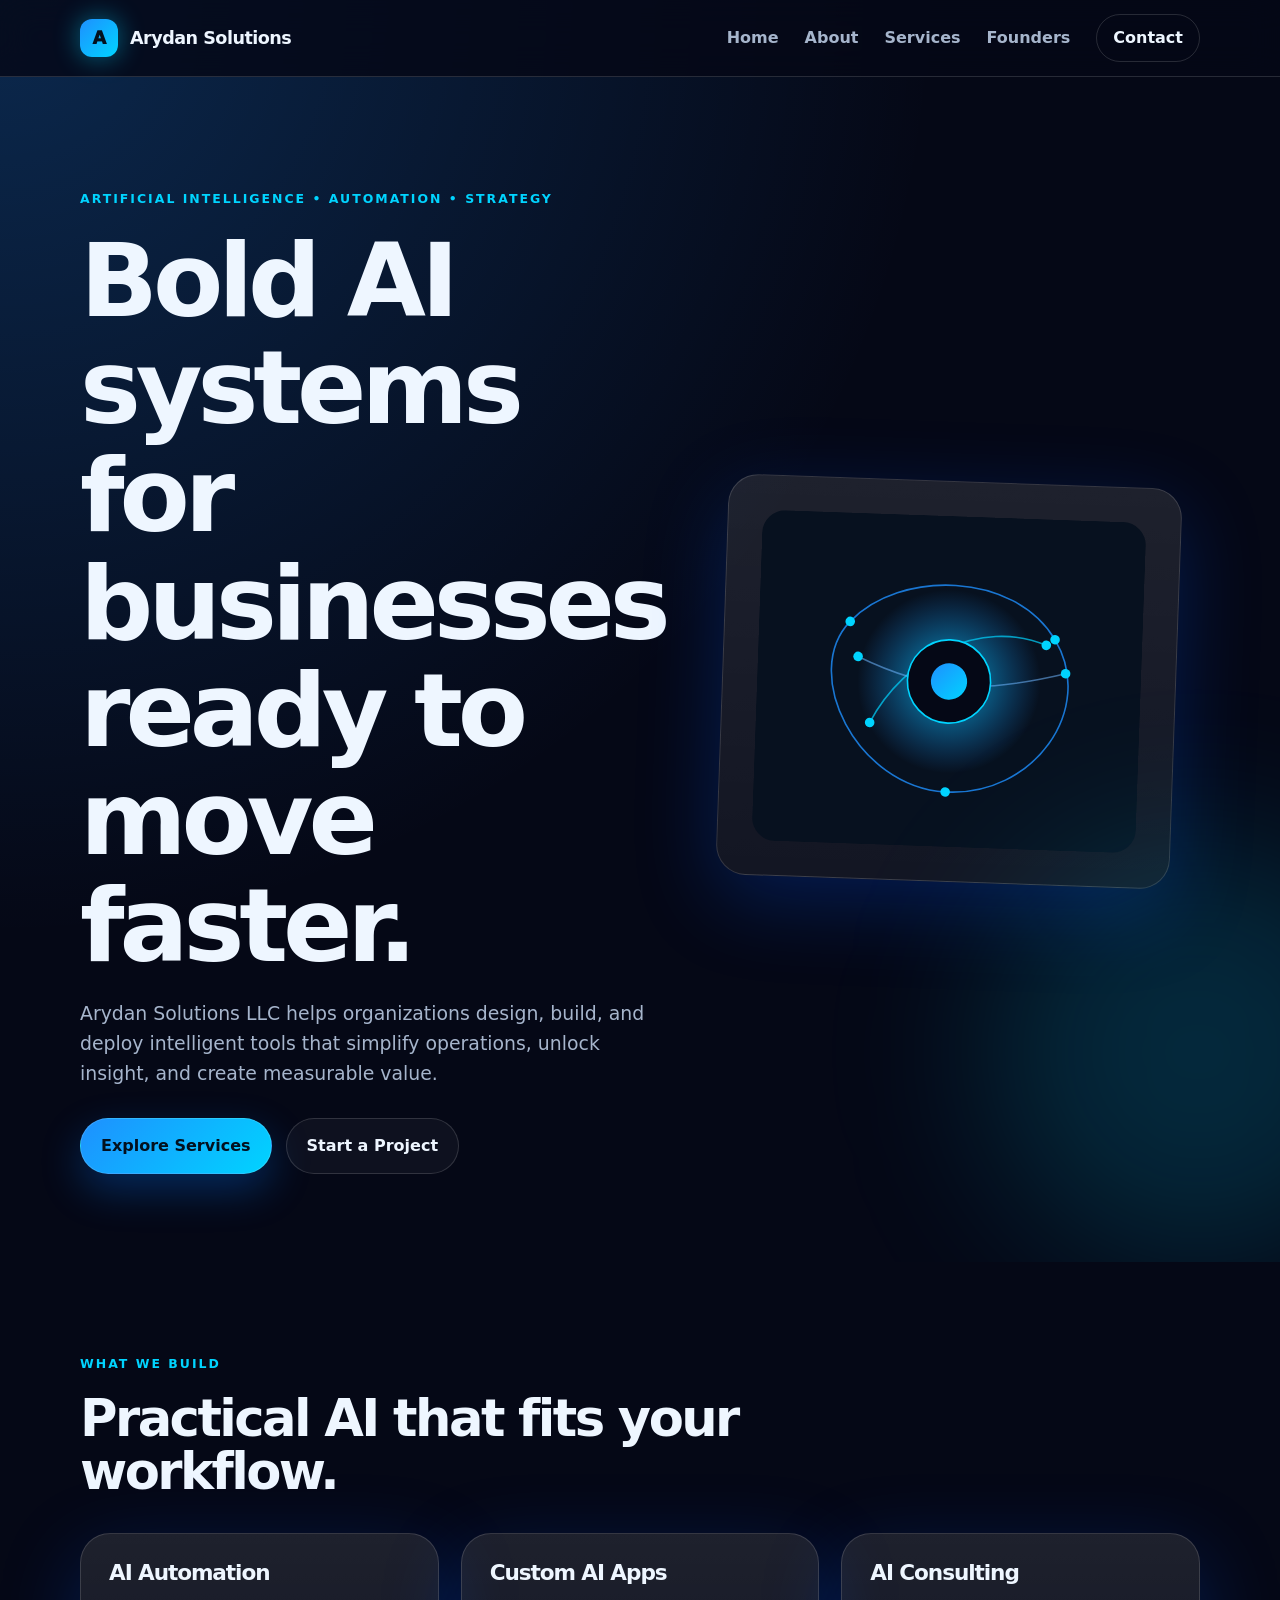
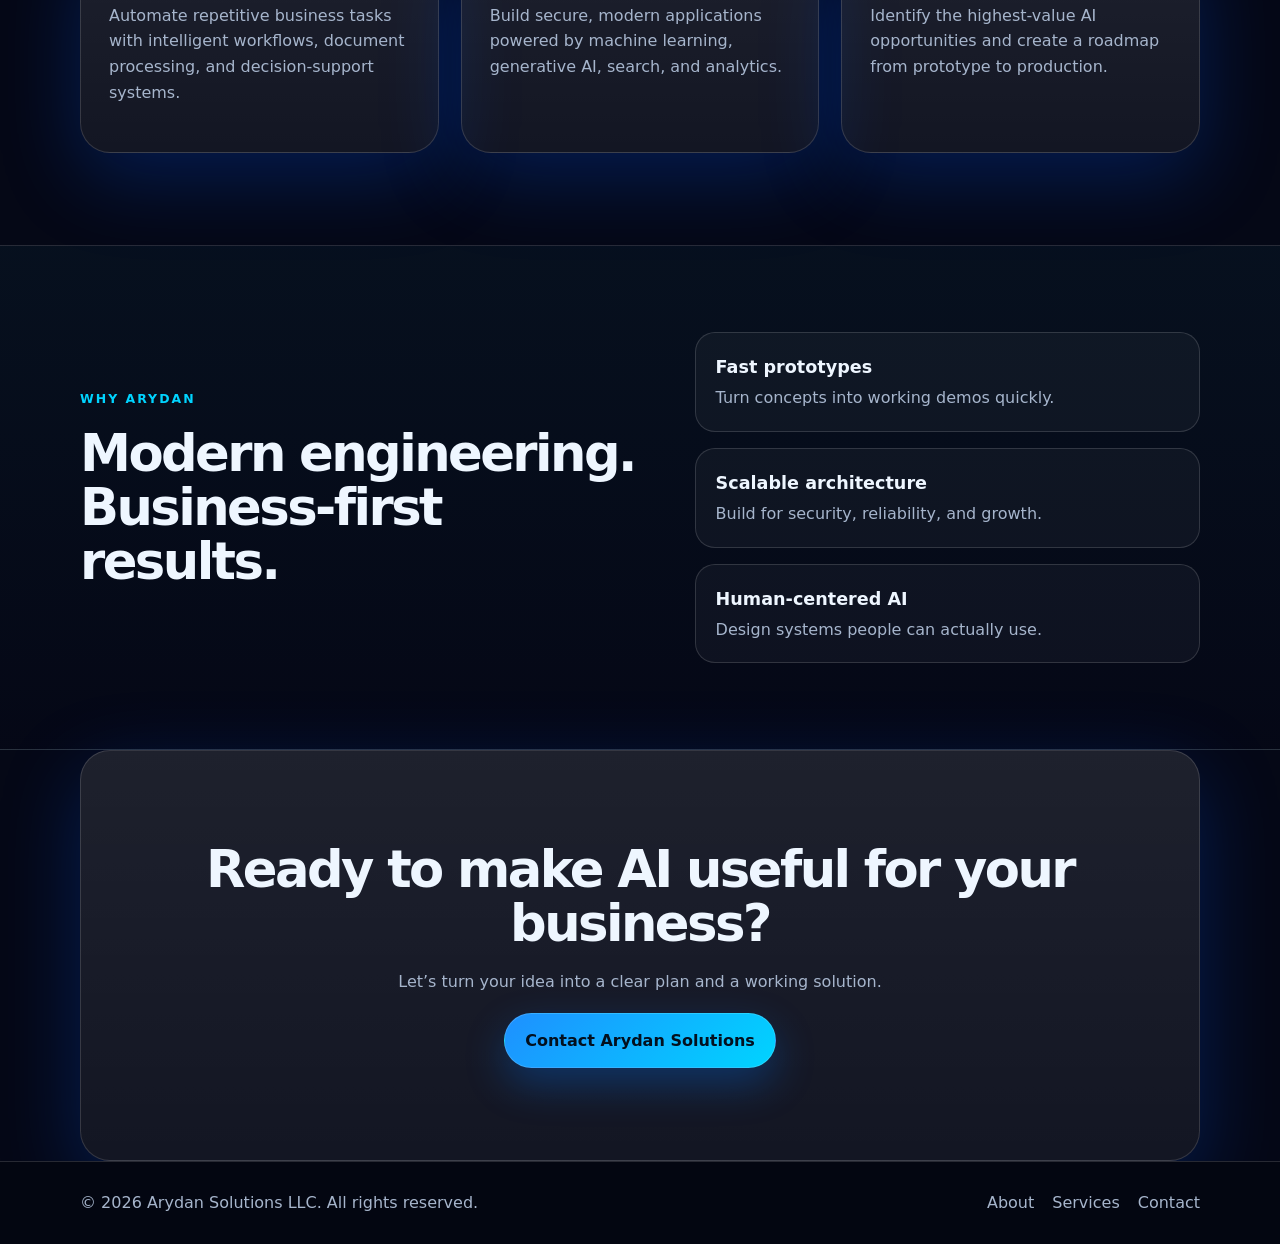
==== commit 1d937ca5: "websitev2" ====
--- a/index.html
+++ b/index.html
@@ -16,6 +16,7 @@
         <a href="index.html">Home</a>
         <a href="pages/about.html">About</a>
         <a href="pages/services.html">Services</a>
+        <a href="pages/founders.html">Founders</a>
         <a class="nav-cta" href="pages/contact.html">Contact</a>
       </div>
     </nav>
--- a/css/styles.css
+++ b/css/styles.css
@@ -107,3 +107,46 @@
   .section { padding: 64px 0; }
   .hero-card { transform: none; }
 }
+
+
+ /* Founders page layout */
+ .founders-grid {
+   display: grid;
+   grid-template-columns: repeat(3, 1fr);
+   gap: 1.5rem;
+   margin-top: 1.5rem;
+ }
+ .founder-card {
+   background: var(--card-bg, #fff);
+   border-radius: 8px;
+   padding: 1.25rem;
+   text-align: center;
+   box-shadow: var(--card-shadow, 0 1px 4px rgba(0,0,0,0.06));
+ }
+ .founder-card .avatar {
+   width: 96px;
+   height: 96px;
+   object-fit: cover;
+   border-radius: 50%;
+   display: block;
+   margin: 0 auto 0.75rem;
+ }
+ .founder-card .role {
+   color: var(--muted, #666);
+   font-size: 0.95rem;
+   margin: 0.25rem 0 0.5rem;
+ }
+ .founder-card .bio {
+   font-size: 0.95rem;
+   color: var(--text, #333);
+   margin: 0;
+ }
+
+/* Responsive */
+@media (max-width: 900px) {
+  .founders-grid { grid-template-columns: repeat(2, 1fr); }
+}
+@media (max-width: 640px) {
+  .founders-grid { grid-template-columns: 1fr; }
+}
+
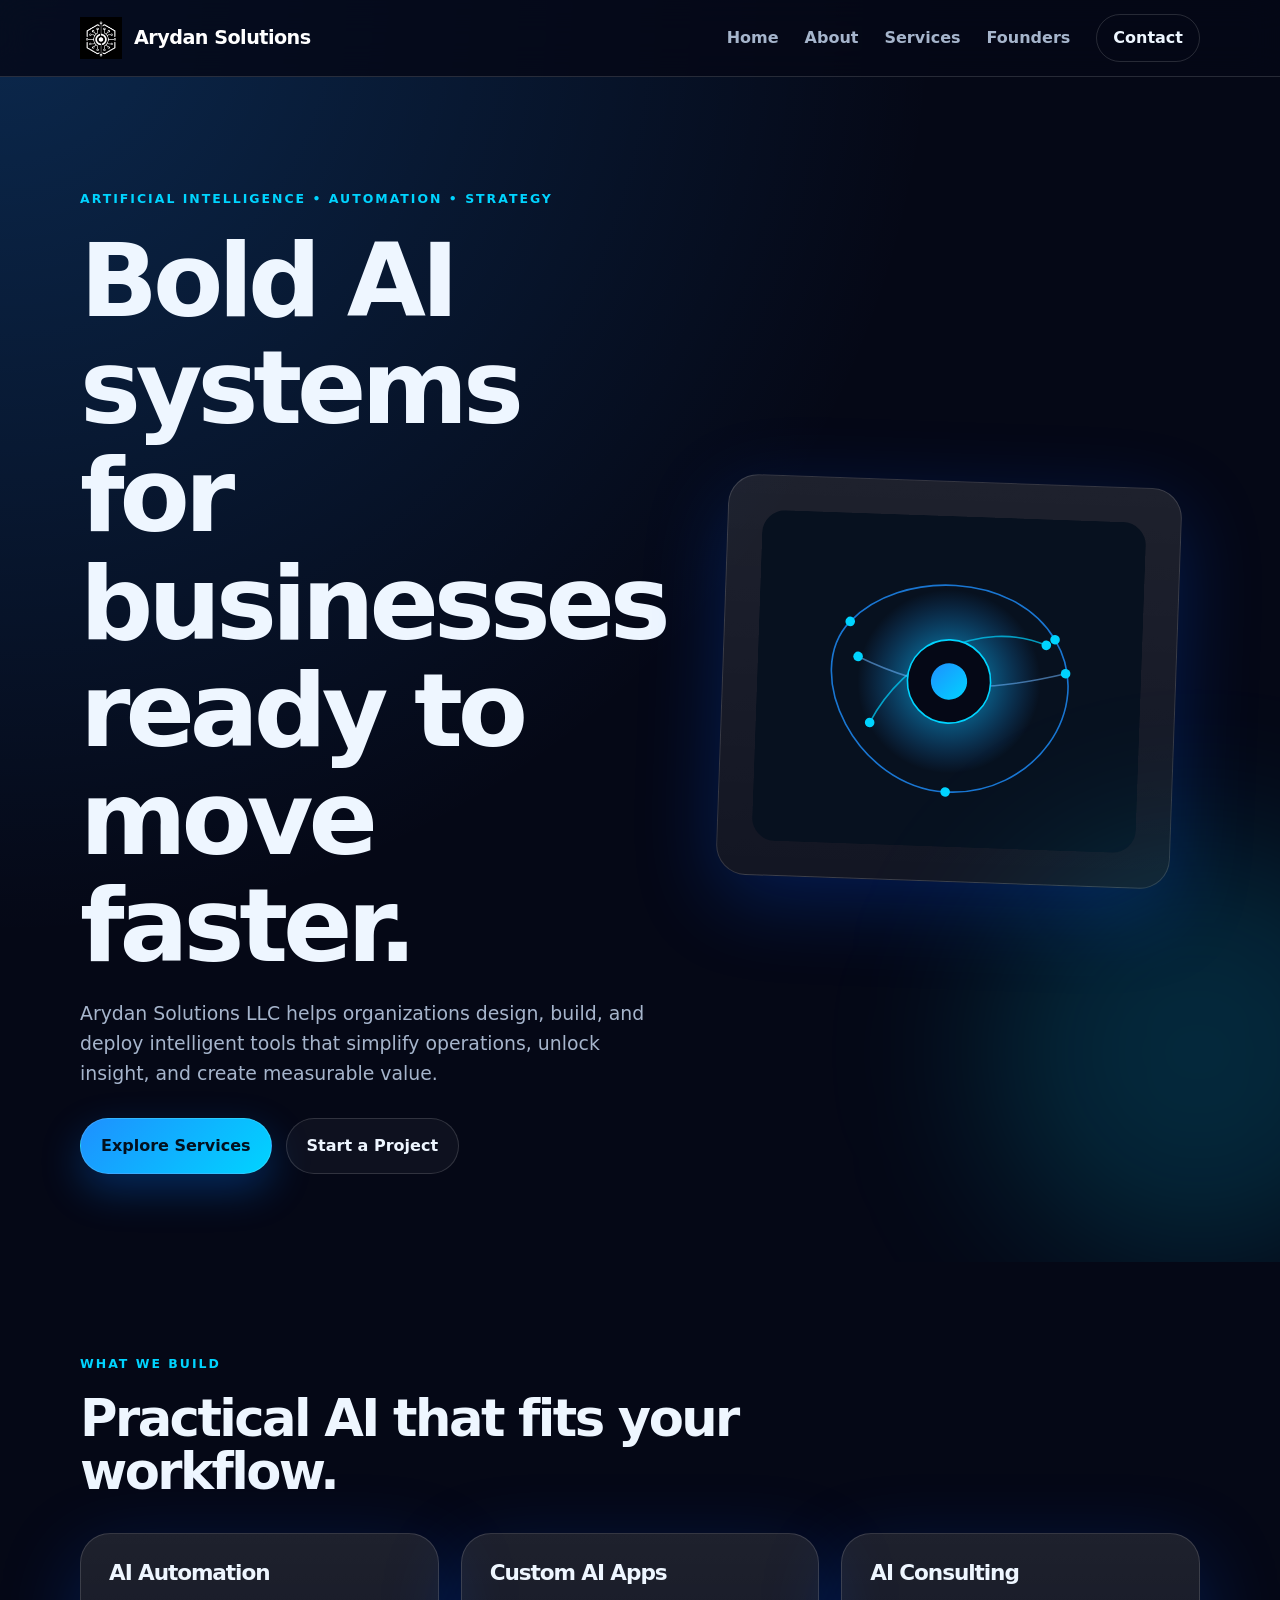
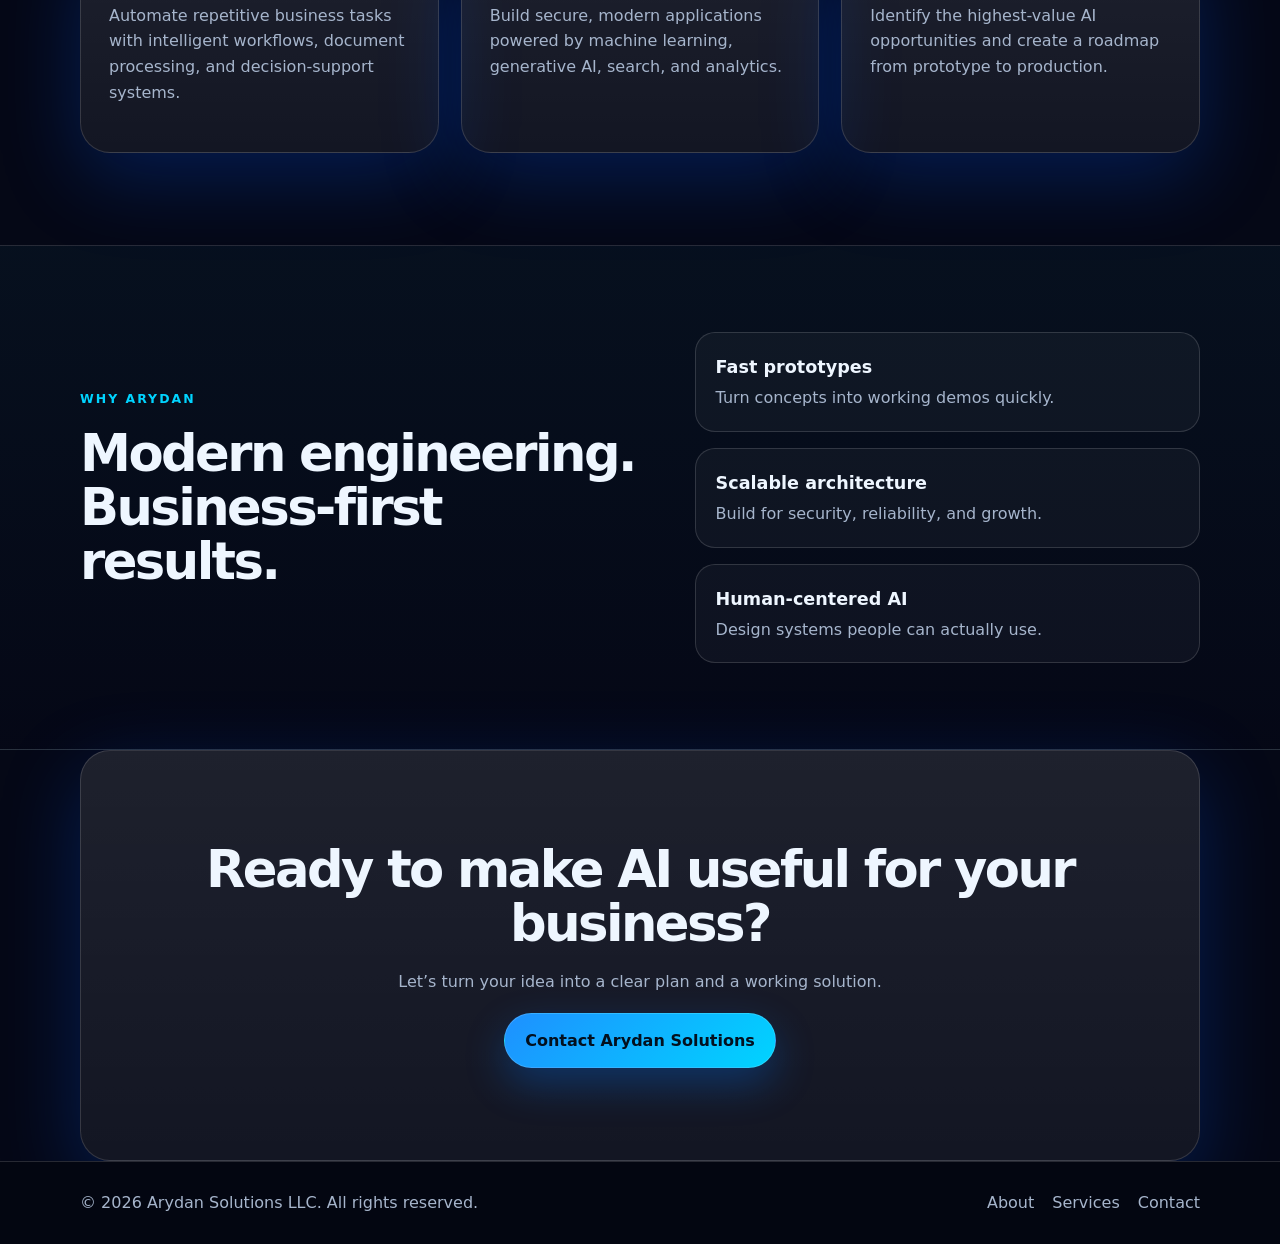
==== commit 4a5c8674: "websitev8" ====
--- a/index.html
+++ b/index.html
@@ -10,7 +10,10 @@
 <body>
   <header class="site-header">
     <nav class="navbar container">
-      <a class="brand" href="index.html"><span class="brand-mark">A</span><span>Arydan Solutions</span></a>
+      <a class="brand" href="../index.html">
+        <img src="../images/logo.png" alt="Arydan Solutions Logo" class="brand-logo">
+        <span>Arydan Solutions</span>
+      </a>
       <button class="nav-toggle" aria-label="Toggle navigation">☰</button>
       <div class="nav-links">
         <a href="index.html">Home</a>
--- a/css/styles.css
+++ b/css/styles.css
@@ -150,3 +150,21 @@
   .founders-grid { grid-template-columns: 1fr; }
 }
 
+.brand {
+    display: flex;
+    align-items: center;
+    gap: 12px;
+    text-decoration: none;
+}
+
+.brand-logo {
+    width: 42px;
+    height: 42px;
+    object-fit: contain;
+}
+
+.brand span {
+    font-size: 1.2rem;
+    font-weight: 700;
+    color: #ffffff;
+}
